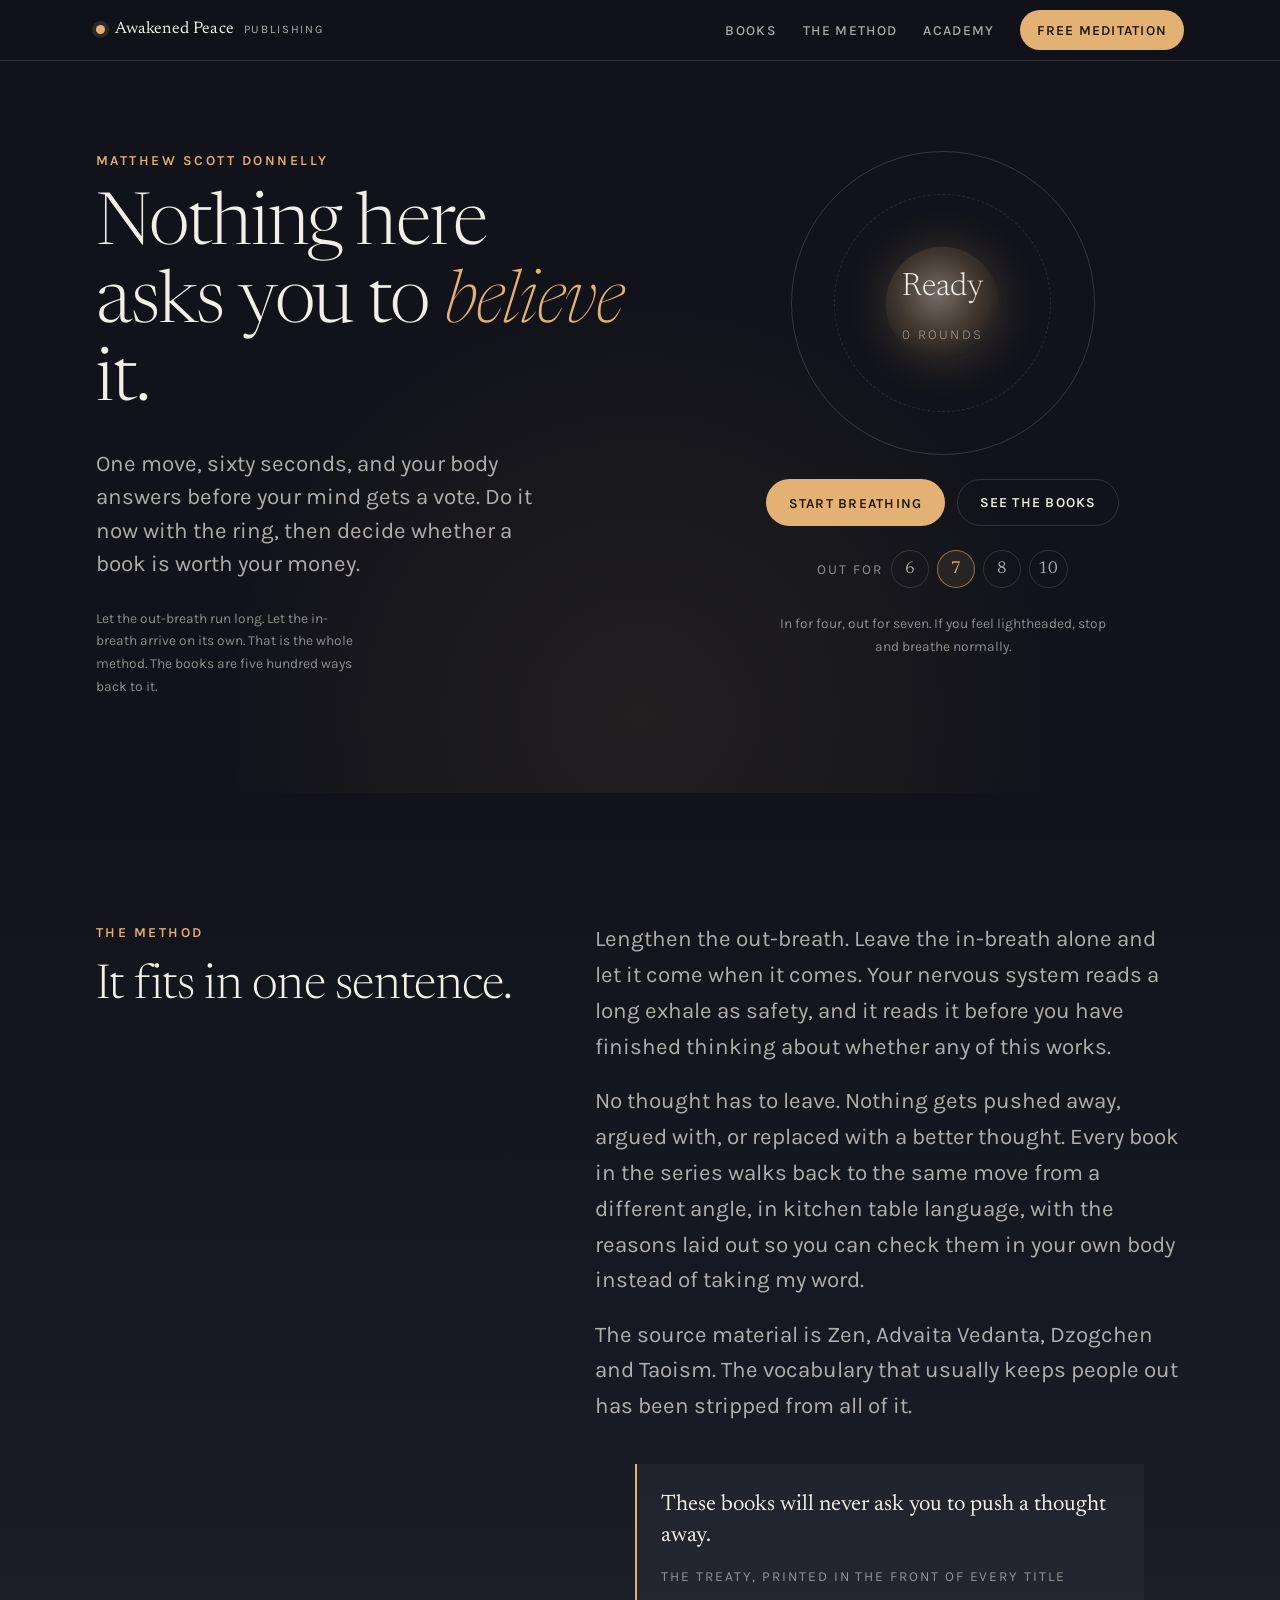
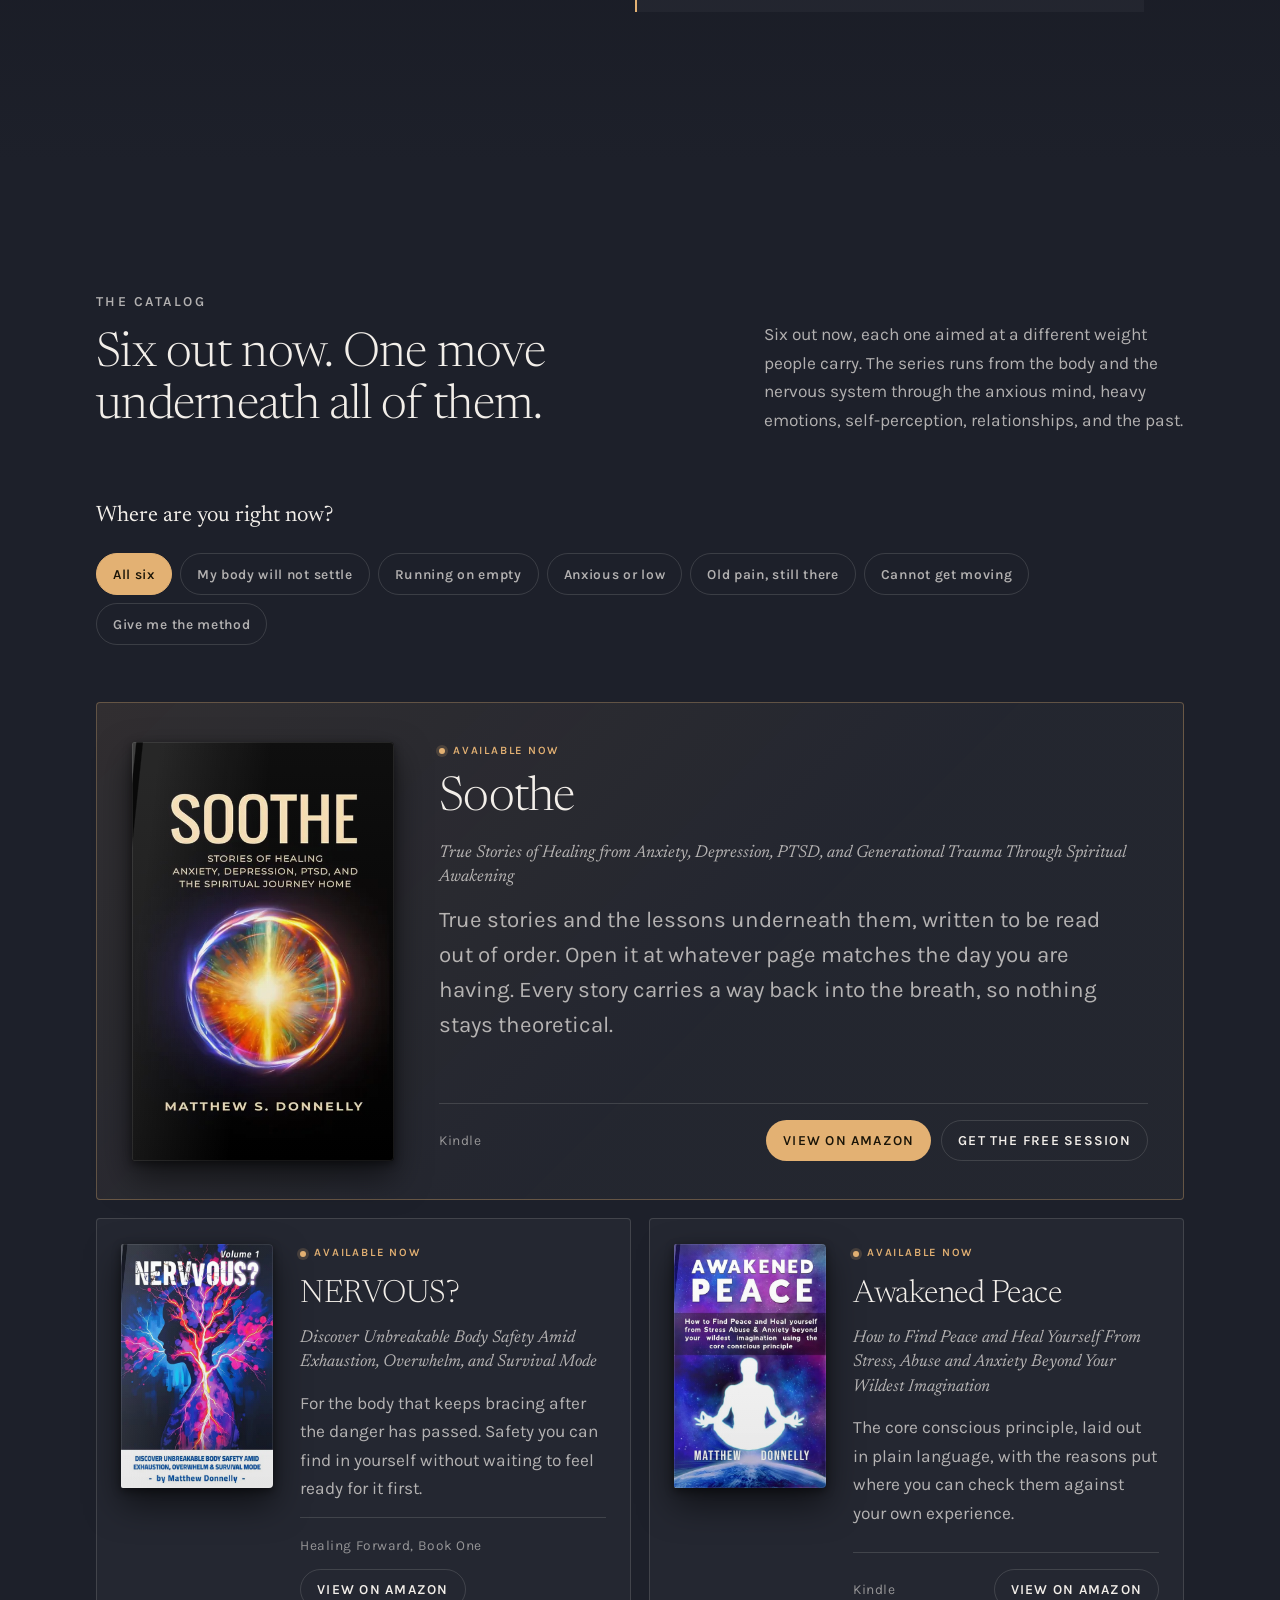
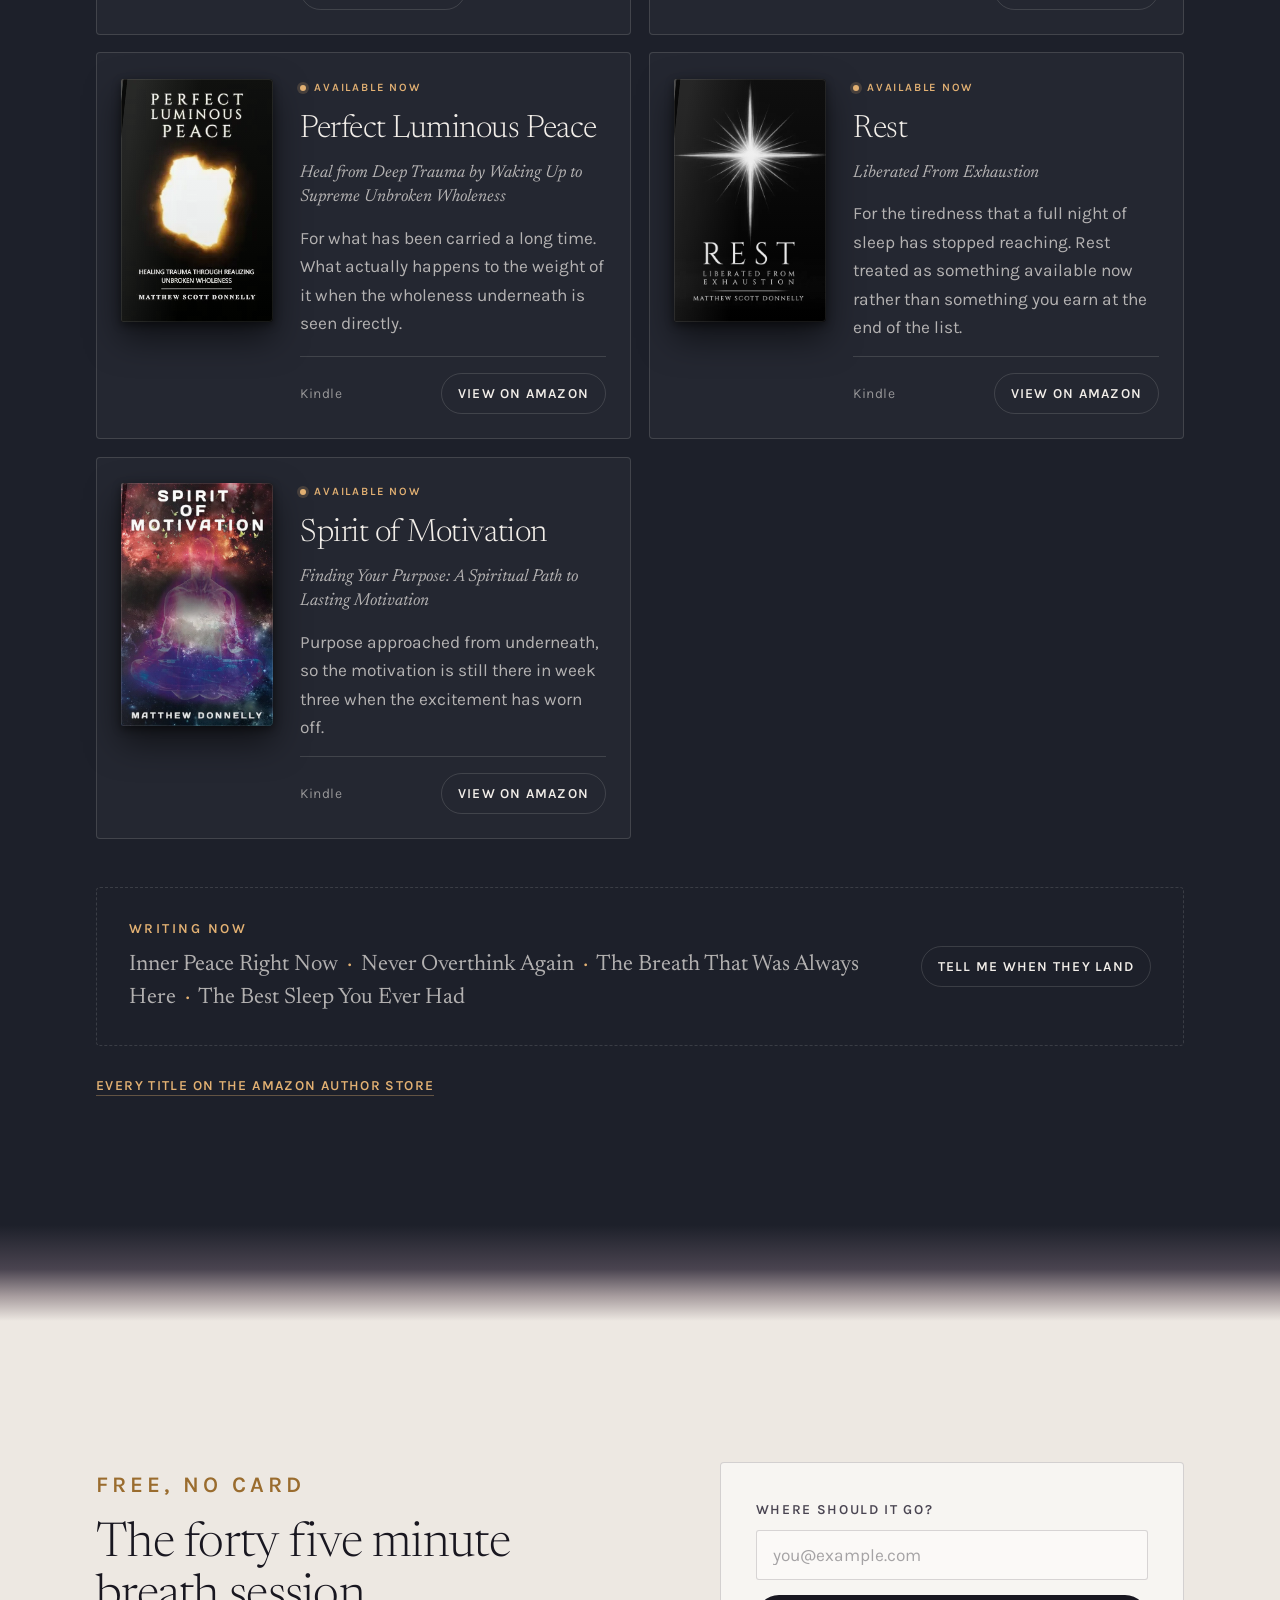
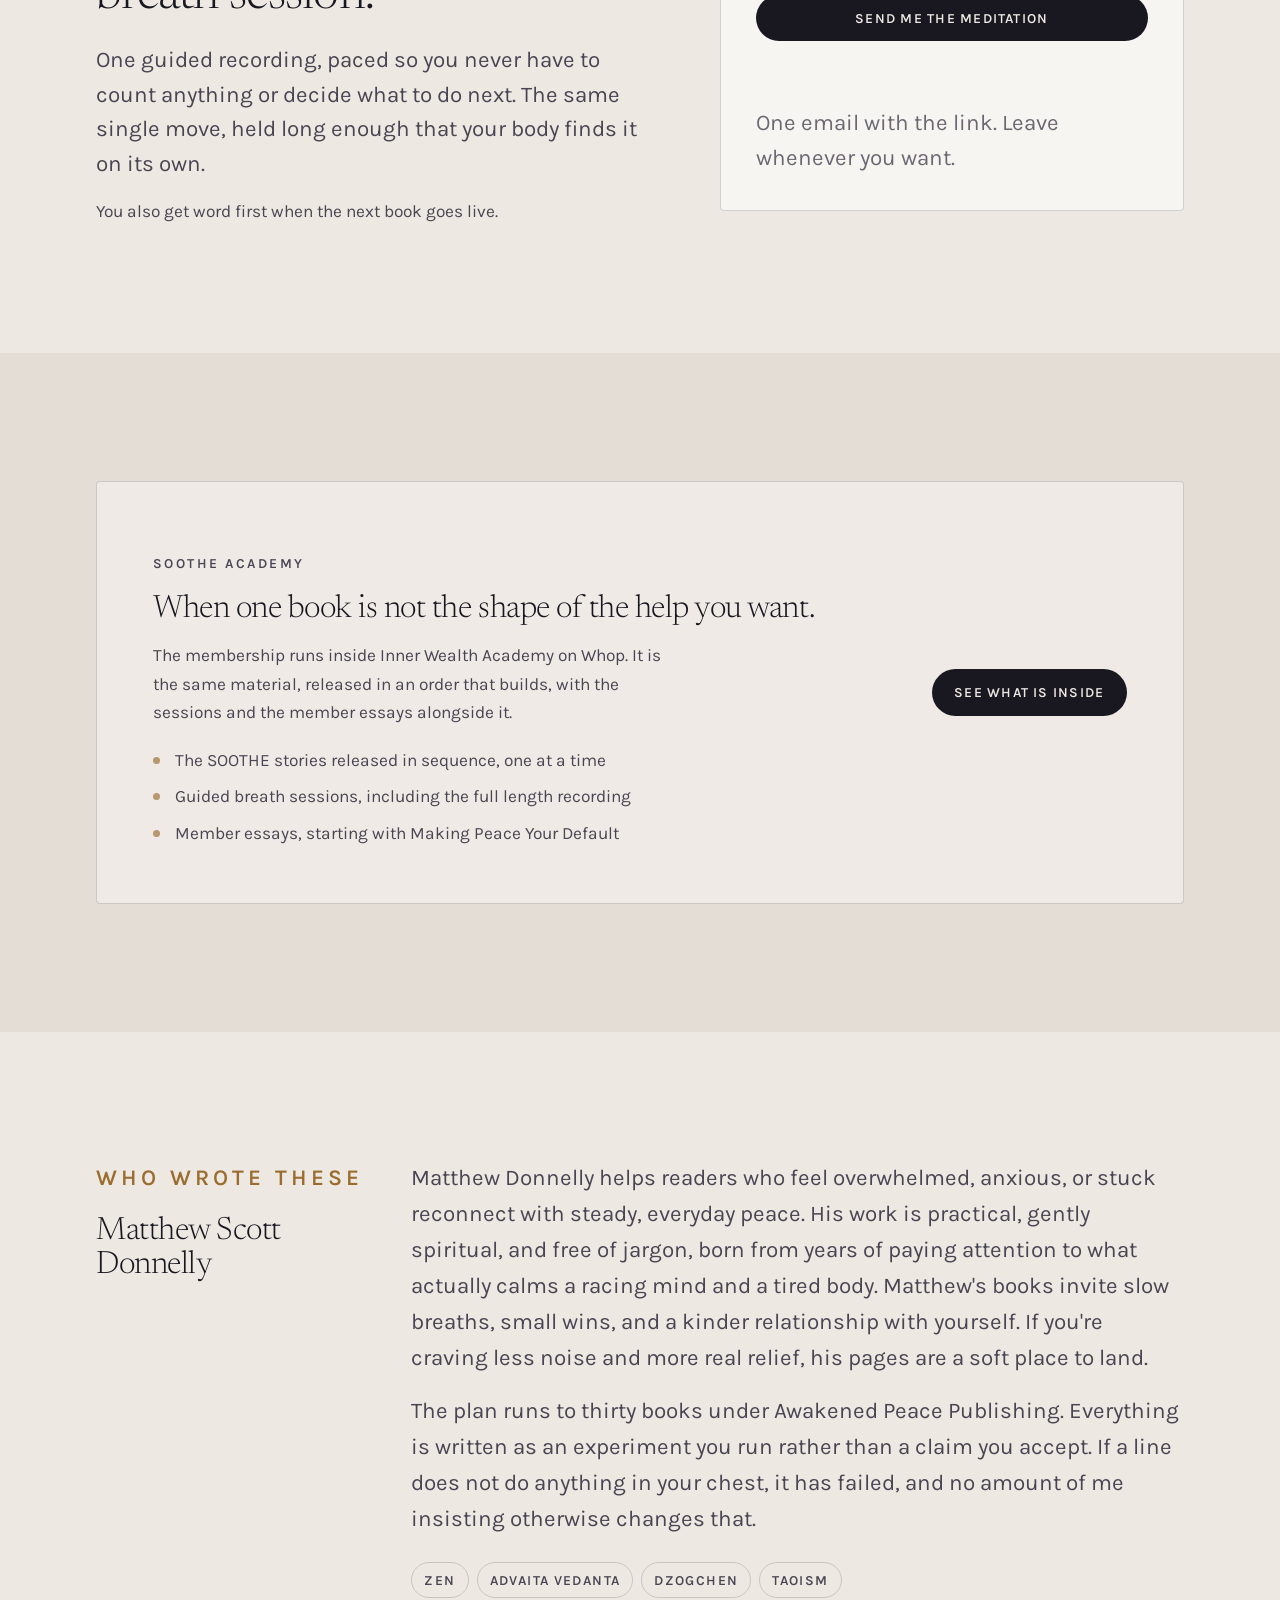
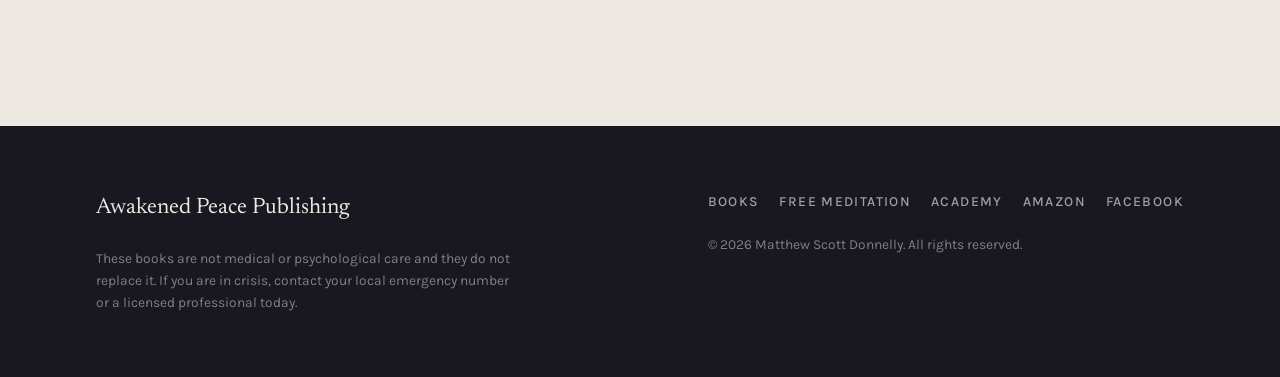
==== index.html @ 7b8b7466 "original single file build" ====
<!DOCTYPE html>
<html lang="en">
<head>
<meta charset="utf-8">
<meta name="viewport" content="width=device-width, initial-scale=1, viewport-fit=cover">
<title>Awakened Peace Publishing | Books by Matthew Scott Donnelly</title>
<meta name="description" content="Books that translate Zen, Advaita Vedanta, Dzogchen and Taoism into plain language you can test in your own body. One move: the long out-breath.">
<meta name="theme-color" content="#12131A">
<meta property="og:title" content="Awakened Peace Publishing">
<meta property="og:description" content="Nothing here asks you to believe it. One move, sixty seconds, and you decide.">
<meta property="og:type" content="website">
<script>document.documentElement.className+=' js';</script>
<link rel="preconnect" href="https://fonts.googleapis.com">
<link rel="preconnect" href="https://fonts.gstatic.com" crossorigin>
<link href="https://fonts.googleapis.com/css2?family=Karla:ital,wght@0,400;0,500;0,600;1,400&family=Newsreader:ital,opsz,wght@0,6..72,200;0,6..72,300;0,6..72,400;1,6..72,300&display=swap" rel="stylesheet">
<style>
/* ============================================================
   EDIT THESE: search the file for  #REPLACE-LINK  and swap in
   your real URLs (Amazon listings, Whop membership, samples).
   For the email form, replace  action="#REPLACE-FORM-ACTION"
   with the form action URL from your email provider.
   ============================================================ */

:root{
  --night:#12131A;
  --night-2:#171922;
  --night-3:#1D202A;
  --dawn:#EDE8E2;
  --dawn-2:#E4DDD5;
  --ink:#191720;
  --ink-soft:#4A4552;
  --bone:#F2EEE9;
  --bone-dim:rgba(242,238,233,.70);
  --bone-faded:rgba(242,238,233,.55);
  --gold:#E3B173;
  --gold-deep:#9A6C2E;
  --line-dark:rgba(242,238,233,.14);
  --line-light:rgba(25,23,32,.16);

  --display:"Newsreader",Georgia,"Times New Roman",serif;
  --body:"Karla",-apple-system,BlinkMacSystemFont,"Segoe UI",Helvetica,Arial,sans-serif;

  --s--1:clamp(.78rem,.75rem + .15vw,.86rem);
  --s-0:clamp(1rem,.96rem + .2vw,1.08rem);
  --s-1:clamp(1.15rem,1.05rem + .5vw,1.4rem);
  --s-2:clamp(1.45rem,1.25rem + 1vw,2rem);
  --s-3:clamp(1.95rem,1.55rem + 2vw,3rem);
  --s-4:clamp(2.5rem,1.75rem + 3.6vw,4.5rem);

  --wrap:min(100% - 2.5rem, 68rem);
  --pad-y:clamp(4rem,10vw,8.5rem);
}

*,*::before,*::after{box-sizing:border-box}
html{-webkit-text-size-adjust:100%; scroll-behavior:smooth}
body{
  margin:0;
  background:var(--night);
  color:var(--bone);
  font-family:var(--body);
  font-size:var(--s-0);
  line-height:1.65;
  -webkit-font-smoothing:antialiased;
  overflow-x:hidden;
}
img{max-width:100%;display:block}
h1,h2,h3{font-family:var(--display);font-weight:300;line-height:1.08;margin:0;letter-spacing:-.015em}
p{margin:0}
a{color:inherit}

.wrap{width:var(--wrap);margin-inline:auto}

.eyebrow{
  font-size:var(--s--1);
  font-weight:600;
  letter-spacing:.18em;
  text-transform:uppercase;
  color:var(--gold);
  margin:0 0 1.1rem;
}
.tone-light .eyebrow{color:var(--gold-deep)}

.skip{
  position:absolute;left:-999px;top:0;z-index:100;
  background:var(--bone);color:var(--ink);padding:.75rem 1rem;border-radius:2px;
}
.skip:focus{left:.75rem;top:.75rem}

:focus-visible{outline:2px solid var(--gold);outline-offset:3px;border-radius:2px}

/* ---------- header ---------- */
.site-head{
  position:sticky;top:0;z-index:50;
  background:rgba(18,19,26,.82);
  backdrop-filter:blur(10px);
  -webkit-backdrop-filter:blur(10px);
  border-bottom:1px solid var(--line-dark);
}
.head-in{
  width:var(--wrap);margin-inline:auto;
  display:flex;align-items:center;justify-content:space-between;gap:1rem;
  min-height:60px;
}
.mark{
  font-family:var(--display);
  font-size:1.05rem;letter-spacing:.01em;text-decoration:none;
  display:flex;align-items:center;gap:.6rem;
}
.mark span{color:var(--bone-dim);font-size:.72rem;font-family:var(--body);letter-spacing:.16em;text-transform:uppercase;display:none}
@media(min-width:44rem){.mark span{display:inline}}
.mark-dot{
  width:9px;height:9px;border-radius:50%;background:var(--gold);flex:none;
  box-shadow:0 0 0 4px rgba(227,177,115,.14);
}
.head-nav{display:flex;align-items:center;gap:1.6rem}
.head-links{display:none;gap:1.6rem}
@media(min-width:52rem){.head-links{display:flex}}
.head-links a{
  font-size:var(--s--1);letter-spacing:.1em;text-transform:uppercase;
  color:var(--bone-dim);text-decoration:none;font-weight:500;
}
.head-links a:hover{color:var(--bone)}

/* ---------- buttons ---------- */
.btn{
  display:inline-flex;align-items:center;justify-content:center;gap:.55rem;
  min-height:46px;padding:.7rem 1.35rem;
  font-family:var(--body);font-size:var(--s--1);font-weight:600;
  letter-spacing:.09em;text-transform:uppercase;
  text-decoration:none;border:1px solid transparent;border-radius:999px;
  cursor:pointer;transition:transform .2s ease,background-color .2s ease,color .2s ease,border-color .2s ease;
}
.btn:active{transform:translateY(1px)}
.btn-gold{background:var(--gold);color:#1B1508}
.btn-gold:hover{background:#EFC48D}
.btn-ghost{border-color:var(--line-dark);color:var(--bone)}
.btn-ghost:hover{border-color:var(--bone-faded);background:rgba(242,238,233,.05)}
.btn-ink{background:var(--ink);color:var(--dawn)}
.btn-ink:hover{background:#2C2836}
.btn-outline-ink{border-color:var(--line-light);color:var(--ink)}
.btn-outline-ink:hover{background:rgba(25,23,32,.06)}
.btn-sm{min-height:40px;padding:.5rem 1rem}

/* ---------- section tones ---------- */
.sec{padding-block:var(--pad-y)}
.tone-night{background:var(--night)}
.tone-night-2{background:linear-gradient(180deg,var(--night) 0%,var(--night-2) 55%,var(--night-3) 100%)}
.tone-night-3{background:var(--night-3)}
.tone-light{background:var(--dawn);color:var(--ink)}
.tone-light-2{background:var(--dawn-2);color:var(--ink)}
.tone-break{height:clamp(3rem,8vw,6rem);background:linear-gradient(180deg,var(--night-3) 0%,#4A4450 46%,#A79C9E 74%,var(--dawn) 100%)}

/* ---------- hero ---------- */
.hero{padding-top:clamp(3rem,8vw,5.5rem);padding-bottom:clamp(3.5rem,8vw,6rem);position:relative;overflow:hidden}
.hero::after{
  content:"";position:absolute;inset:auto 50% -55% auto;
  transform:translateX(50%) scale(var(--glow-scale,1));
  width:min(120vw,60rem);aspect-ratio:1;border-radius:50%;
  background:radial-gradient(circle,rgba(227,177,115,.10) 0%,rgba(227,177,115,0) 62%);
  opacity:var(--glow,.75);
  transition:opacity var(--phase,4000ms) cubic-bezier(.37,0,.63,1),
             transform var(--phase,4000ms) cubic-bezier(.37,0,.63,1);
  pointer-events:none;
}
.hero-in{position:relative;z-index:1;display:grid;gap:clamp(2.5rem,6vw,4.5rem);align-items:center}
@media(min-width:60rem){.hero-in{grid-template-columns:1.05fr .95fr}}
.hero h1{font-size:var(--s-4);max-width:14ch}
.hero h1 em{font-style:italic;color:var(--gold);font-weight:200}
.hero-sub{margin-top:1.5rem;font-size:var(--s-1);color:var(--bone-dim);max-width:36ch;line-height:1.5}
.hero-note{margin-top:1.6rem;font-size:var(--s--1);color:var(--bone-faded);max-width:34ch}

/* ---------- breath pacer ---------- */
.pacer{display:flex;flex-direction:column;align-items:center;gap:1.5rem}
.pacer-stage{
  width:min(74vw,19rem);aspect-ratio:1;
  display:grid;place-items:center;position:relative;
}
.ring,.orb{position:absolute;border-radius:50%}
.ring{
  inset:0;border:1px solid rgba(242,238,233,.16);
}
.ring::before{
  content:"";position:absolute;inset:14%;border-radius:50%;
  border:1px dashed rgba(242,238,233,.10);
  animation:drift 90s linear infinite;
}

/* the arc is the timer: it fills on the way in, empties on the way out */
.arc{position:absolute;inset:0;width:100%;height:100%;overflow:visible;transform:rotate(-90deg)}
.arc-fill{
  --c:311.02;
  fill:none;stroke:var(--gold);stroke-width:.72;stroke-linecap:round;
  stroke-dasharray:var(--c);stroke-dashoffset:var(--c);
  filter:drop-shadow(0 0 7px rgba(227,177,115,.4));
  transition:stroke-dashoffset var(--phase,4000ms) cubic-bezier(.37,0,.63,1);
}
.arc-fill.is-in{stroke-dashoffset:0}

.orb{
  width:64%;height:64%;
  background:radial-gradient(circle at 46% 42%,rgba(255,230,200,.6),rgba(227,177,115,.34) 44%,rgba(227,177,115,.09) 76%,rgba(227,177,115,0) 100%);
  box-shadow:0 0 70px rgba(227,177,115,.30);
  transform:scale(.58);
  transition:transform var(--phase,4000ms) cubic-bezier(.37,0,.63,1),
             opacity var(--phase,4000ms) ease,
             filter var(--phase,4000ms) ease;
  opacity:.7;
  animation:idle 6.5s ease-in-out infinite;
}
.orb.is-in{transform:scale(1);opacity:1;filter:blur(0)}
.is-running .orb{animation:none;filter:blur(3px)}
.is-running .orb.is-in{filter:blur(0)}

/* one ring leaves on every out-breath */
.ripple{
  position:absolute;inset:18%;border-radius:50%;pointer-events:none;
  border:1px solid rgba(227,177,115,.5);
  animation:ripple 2.8s cubic-bezier(.16,.7,.3,1) forwards;
}

@keyframes idle{0%,100%{transform:scale(.56);opacity:.6}50%{transform:scale(.66);opacity:.82}}
@keyframes ripple{from{transform:scale(.7);opacity:.5}to{transform:scale(1.6);opacity:0}}
@keyframes drift{to{transform:rotate(360deg)}}

.pacer-label{
  position:relative;z-index:2;text-align:center;
  font-family:var(--display);font-size:var(--s-2);font-weight:300;
}
.pacer-label #phase{display:block;transition:opacity .3s ease,transform .3s ease}
.pacer-label #phase.is-swapping{opacity:0;transform:translateY(6px)}
.pacer-count{display:block;font-family:var(--body);font-size:var(--s--1);letter-spacing:.16em;text-transform:uppercase;color:var(--bone-faded);margin-top:.6rem;transition:color .4s ease}
.is-running .pacer-count{color:var(--gold)}
.pacer-controls{display:flex;flex-wrap:wrap;gap:.75rem;justify-content:center}

.pacer-foot{position:relative;width:min(34ch,100%);min-height:4.8em}
.pacer-safety,.pacer-milestone{
  position:absolute;inset:0;text-align:center;
  transition:opacity .9s ease,transform .9s ease;
}
.pacer-safety{font-size:var(--s--1);color:var(--bone-faded)}
.pacer-milestone{
  font-family:var(--display);font-size:var(--s-1);line-height:1.35;color:var(--gold);
  opacity:0;transform:translateY(10px);pointer-events:none;
}
.is-milestone .pacer-safety{opacity:0;transform:translateY(-10px)}
.is-milestone .pacer-milestone{opacity:1;transform:none;pointer-events:auto}

/* ---------- method ---------- */
.method-grid{display:grid;gap:clamp(2rem,5vw,4rem)}
@media(min-width:56rem){.method-grid{grid-template-columns:.85fr 1.15fr;align-items:start}}
.method h2{font-size:var(--s-3);max-width:16ch}
.method p + p{margin-top:1.15rem}
.method-body{color:var(--bone-dim);max-width:58ch;font-size:var(--s-1);line-height:1.6}
.treaty{
  margin-top:2.5rem;padding:1.6rem 1.5rem;
  border-left:2px solid var(--gold);
  background:rgba(242,238,233,.035);
  font-family:var(--display);font-size:var(--s-1);line-height:1.4;color:var(--bone);
}
.treaty small{display:block;margin-top:.9rem;font-family:var(--body);font-size:var(--s--1);letter-spacing:.14em;text-transform:uppercase;color:var(--bone-faded)}

/* ---------- books ---------- */
.sec-head{display:grid;gap:1rem;margin-bottom:clamp(2.5rem,6vw,4rem)}
@media(min-width:52rem){.sec-head{grid-template-columns:1fr auto;align-items:end}}
.sec-head h2{font-size:var(--s-3)}
.sec-head p{color:var(--bone-dim);max-width:42ch}
.tone-light .sec-head p{color:var(--ink-soft)}

.book-grid{display:grid;gap:1.1rem;grid-template-columns:1fr}
@media(min-width:62rem){.book-grid{grid-template-columns:repeat(2,1fr)}}
.book{
  display:grid;gap:1.3rem;
  padding:1.6rem 1.5rem 1.5rem;
  background:rgba(242,238,233,.035);
  border:1px solid var(--line-dark);
  border-radius:4px;
  transition:border-color .25s ease,background-color .25s ease;
}
@media(min-width:34rem){.book{grid-template-columns:152px 1fr;gap:1.7rem}}
.book:hover{border-color:rgba(227,177,115,.4);background:rgba(242,238,233,.055)}
.book-body{display:flex;flex-direction:column;gap:.9rem;min-width:0}
.book.is-lead{
  grid-column:1/-1;
  background:linear-gradient(135deg,rgba(227,177,115,.10),rgba(242,238,233,.03) 60%);
  border-color:rgba(227,177,115,.32);
}
@media(min-width:34rem){.book.is-lead{grid-template-columns:212px 1fr;gap:2.1rem}}
@media(min-width:62rem){.book.is-lead{grid-template-columns:262px 1fr;gap:2.8rem;padding:2.4rem 2.2rem}}

/* covers are printed objects: give them an edge, a spine and weight */
.cover{
  position:relative;align-self:start;
  width:100%;max-width:168px;aspect-ratio:5/8;
  background-color:#0C0D11;background-size:cover;background-position:center;
  border-radius:2px 4px 4px 2px;
  box-shadow:0 16px 34px rgba(0,0,0,.55),0 3px 8px rgba(0,0,0,.45);
  transition:transform .45s cubic-bezier(.2,.7,.3,1),box-shadow .45s ease;
}
.book.is-lead .cover{max-width:208px}
@media(min-width:34rem){.cover,.book.is-lead .cover{max-width:none}}
.cover::after{
  content:"";position:absolute;inset:0;border-radius:inherit;pointer-events:none;
  background:
    linear-gradient(96deg,rgba(255,255,255,.20) 0 1.2%,rgba(0,0,0,.34) 1.6% 3.4%,rgba(255,255,255,.10) 3.8% 9%,rgba(255,255,255,0) 46%),
    linear-gradient(180deg,rgba(255,255,255,.06),rgba(0,0,0,.10));
  box-shadow:inset 0 0 0 1px rgba(255,255,255,.09);
}
.book:hover .cover,.book:focus-within .cover{
  transform:translateY(-6px) rotate(-.5deg);
  box-shadow:0 26px 48px rgba(0,0,0,.6),0 4px 10px rgba(0,0,0,.5);
}
.status{
  display:inline-flex;align-items:center;gap:.5rem;align-self:flex-start;
  font-size:.7rem;font-weight:600;letter-spacing:.16em;text-transform:uppercase;
  color:var(--bone-faded);
}
.status::before{content:"";width:6px;height:6px;border-radius:50%;background:var(--bone-faded)}
.status.out{color:var(--gold)}
.status.out::before{background:var(--gold);box-shadow:0 0 0 3px rgba(227,177,115,.18)}
.book h3{font-size:var(--s-2);max-width:22ch}
.book.is-lead h3{font-size:var(--s-3);max-width:20ch}
.book.is-lead .book-blurb{max-width:52ch;font-size:var(--s-1);line-height:1.55}
.book-sub{font-family:var(--display);font-style:italic;color:var(--bone-dim);font-size:var(--s-0);line-height:1.4}
.book-blurb{color:var(--bone-dim);font-size:var(--s-0);max-width:46ch}
.book-meta{
  margin-top:auto;padding-top:1rem;border-top:1px solid var(--line-dark);
  display:flex;flex-wrap:wrap;align-items:center;gap:.75rem;justify-content:space-between;
}
.book-spec{font-size:var(--s--1);color:var(--bone-faded);letter-spacing:.04em}
.btn-row{display:flex;gap:.6rem;flex-wrap:wrap}
.coming{
  margin-top:clamp(2rem,5vw,3rem);padding:1.6rem 1.5rem;
  border:1px dashed var(--line-dark);border-radius:4px;
  display:grid;gap:1.2rem;align-items:center;
}
@media(min-width:56rem){.coming{grid-template-columns:1fr auto;padding:1.8rem 2rem}}
.coming .eyebrow{margin-bottom:.6rem}
.coming-list{font-family:var(--display);font-size:var(--s-1);color:var(--bone-dim);line-height:1.5}
.coming-list i{font-style:normal;color:var(--gold);padding-inline:.25rem}
.store-line{margin-top:1.75rem;font-size:var(--s--1);letter-spacing:.1em;text-transform:uppercase;font-weight:600}
.store-line a{color:var(--gold);text-decoration:none;border-bottom:1px solid rgba(227,177,115,.35);padding-bottom:2px}
.store-line a:hover{border-color:var(--gold)}

/* ---------- book chooser ---------- */
.chooser{display:grid;gap:1.1rem;margin-bottom:clamp(1.75rem,4vw,2.5rem)}
.chooser-q{font-family:var(--display);font-size:var(--s-1);color:var(--bone)}
.chip-row{display:flex;flex-wrap:wrap;gap:.5rem}
.chip{
  min-height:42px;padding:.55rem 1rem;
  font-family:var(--body);font-size:var(--s--1);font-weight:600;letter-spacing:.05em;
  color:var(--bone-dim);background:transparent;
  border:1px solid var(--line-dark);border-radius:999px;cursor:pointer;
  transition:color .25s ease,border-color .25s ease,background-color .25s ease,transform .2s ease;
}
.chip:hover{color:var(--bone);border-color:var(--bone-faded)}
.chip:active{transform:translateY(1px)}
.chip[aria-pressed="true"]{background:var(--gold);border-color:var(--gold);color:#1B1508}
.chooser-out{
  font-family:var(--display);font-size:var(--s-1);line-height:1.45;color:var(--gold);
  max-width:56ch;opacity:0;transform:translateY(6px);
  transition:opacity .5s ease,transform .5s ease;
}
.chooser-out.is-on{opacity:1;transform:none}

.book{transition:border-color .25s ease,background-color .25s ease,opacity .45s ease,filter .45s ease}
#book-grid.is-filtered .book{opacity:.28;filter:saturate(.35)}
#book-grid.is-filtered .book:hover,#book-grid.is-filtered .book:focus-within{opacity:.8;filter:saturate(.9)}
#book-grid.is-filtered .book.is-pick{opacity:1;filter:none}

/* a filtered grid demotes the standing lead and promotes the pick */
.book-grid.is-filtered .book.is-lead{
  grid-column:auto;background:rgba(242,238,233,.035);border-color:var(--line-dark);
}
.book-grid.is-filtered .book.is-lead .cover{max-width:168px}
.book-grid.is-filtered .book.is-pick{
  grid-column:1/-1;order:-1;
  background:linear-gradient(135deg,rgba(227,177,115,.10),rgba(242,238,233,.03) 60%);
  border-color:rgba(227,177,115,.32);
}
.book-grid.is-filtered .book.is-pick .cover{max-width:208px}
.book-grid.is-filtered .book.is-lead h3{font-size:var(--s-2);max-width:22ch}
.book-grid.is-filtered .book.is-lead .book-blurb{font-size:var(--s-0);max-width:46ch;line-height:1.65}
.book-grid.is-filtered .book.is-pick h3{font-size:var(--s-3);max-width:20ch}
.book-grid.is-filtered .book.is-pick .book-blurb{font-size:var(--s-1);max-width:52ch;line-height:1.55}
@media(min-width:34rem){
  .book-grid.is-filtered .book.is-lead{grid-template-columns:152px 1fr;gap:1.7rem;padding:1.6rem 1.5rem 1.5rem}
  .book-grid.is-filtered .book.is-lead .cover,
  .book-grid.is-filtered .book.is-pick .cover{max-width:none}
  .book-grid.is-filtered .book.is-pick{grid-template-columns:212px 1fr;gap:2.1rem}
}
@media(min-width:62rem){
  .book-grid.is-filtered .book.is-pick{grid-template-columns:262px 1fr;gap:2.8rem;padding:2.4rem 2.2rem}
}

/* ---------- pace control ---------- */
.pace{display:flex;align-items:center;gap:.5rem;flex-wrap:wrap;justify-content:center}
.pace-label{font-size:var(--s--1);letter-spacing:.14em;text-transform:uppercase;color:var(--bone-faded)}
.pace-btn{
  min-width:38px;min-height:38px;padding:.3rem .55rem;
  font-family:var(--display);font-size:var(--s-0);color:var(--bone-dim);
  background:transparent;border:1px solid var(--line-dark);border-radius:999px;cursor:pointer;
  transition:color .25s ease,border-color .25s ease,background-color .25s ease;
}
.pace-btn:hover{color:var(--bone);border-color:var(--bone-faded)}
.pace-btn[aria-pressed="true"]{color:var(--gold);border-color:rgba(227,177,115,.55);background:rgba(227,177,115,.10)}

/* ---------- gift / form ---------- */
.gift-in{display:grid;gap:clamp(2rem,5vw,3.5rem)}
@media(min-width:56rem){.gift-in{grid-template-columns:1.1fr .9fr;align-items:center}}
.gift h2{font-size:var(--s-3);max-width:15ch}
.gift p{color:var(--ink-soft);margin-top:1.2rem;max-width:44ch;font-size:var(--s-1);line-height:1.55}
.form{
  background:rgba(255,255,255,.55);
  border:1px solid var(--line-light);
  border-radius:4px;
  padding:clamp(1.5rem,4vw,2.2rem);
}
.form label{display:block;font-size:var(--s--1);font-weight:600;letter-spacing:.12em;text-transform:uppercase;color:var(--ink-soft);margin-bottom:.6rem}
.form input{
  width:100%;min-height:50px;
  padding:.8rem 1rem;
  font-family:var(--body);font-size:var(--s-0);color:var(--ink);
  background:#FBF9F7;border:1px solid var(--line-light);border-radius:3px;
}
.form input::placeholder{color:rgba(25,23,32,.38)}
.form input:focus{border-color:var(--ink)}
.form .btn{width:100%;margin-top:.9rem}
.form-note{margin-top:1rem;font-size:var(--s--1);color:var(--ink-soft);opacity:.8}
.form-msg{margin-top:1rem;font-size:var(--s--1);color:var(--gold-deep);font-weight:600;min-height:1.2em}

/* ---------- membership ---------- */
.member-in{
  display:grid;gap:1.75rem;justify-items:start;
  border:1px solid var(--line-light);border-radius:4px;
  padding:clamp(1.75rem,5vw,3.5rem);
  background:rgba(255,255,255,.4);
}
@media(min-width:60rem){.member-in{grid-template-columns:1fr auto;align-items:center;justify-items:stretch}}
.member h2{font-size:var(--s-2)}
.member p{color:var(--ink-soft);margin-top:.9rem;max-width:52ch}
.member ul{margin:1.2rem 0 0;padding:0;list-style:none;display:grid;gap:.5rem}
.member li{position:relative;padding-left:1.4rem;font-size:var(--s-0);color:var(--ink-soft)}
.member li::before{content:"";position:absolute;left:0;top:.62em;width:7px;height:7px;border-radius:50%;background:var(--gold-deep);opacity:.65}

/* ---------- about ---------- */
.about-in{display:grid;gap:clamp(1.5rem,4vw,3rem)}
@media(min-width:56rem){.about-in{grid-template-columns:auto 1fr;align-items:start}}
.about h2{font-size:var(--s-2);max-width:12ch}
.about p{color:var(--ink-soft);max-width:60ch;font-size:var(--s-1);line-height:1.6}
.about p + p{margin-top:1.1rem}
.sources{display:flex;flex-wrap:wrap;gap:.5rem;margin-top:1.6rem}
.sources span{
  font-size:var(--s--1);letter-spacing:.1em;text-transform:uppercase;font-weight:600;
  padding:.35rem .75rem;border:1px solid var(--line-light);border-radius:999px;color:var(--ink-soft);
}

/* ---------- footer ---------- */
.site-foot{background:var(--ink);color:var(--dawn);padding-block:clamp(2.5rem,6vw,4rem)}
.foot-in{display:grid;gap:1.75rem}
@media(min-width:52rem){.foot-in{grid-template-columns:1fr auto;align-items:start}}
.foot-links{display:flex;flex-wrap:wrap;gap:1.25rem}
.foot-links a{font-size:var(--s--1);letter-spacing:.1em;text-transform:uppercase;color:rgba(237,232,226,.66);text-decoration:none;font-weight:500}
.foot-links a:hover{color:var(--dawn)}
.foot-fine{font-size:var(--s--1);color:rgba(237,232,226,.5);max-width:52ch;margin-top:1.25rem;line-height:1.6}
.foot-mark{font-family:var(--display);font-size:var(--s-1)}

/* ---------- reveal ---------- */
.js .reveal{opacity:0;transform:translateY(14px);transition:opacity .7s ease,transform .7s ease}
.js .reveal.is-seen{opacity:1;transform:none}

@media(prefers-reduced-motion:reduce){
  html{scroll-behavior:auto}
  .js .reveal{opacity:1;transform:none;transition:none}
  .orb,.is-running .orb{animation:none;transition:opacity var(--phase,4000ms) linear;transform:scale(.82);filter:none}
  .orb.is-in,.is-running .orb.is-in{transform:scale(.82);opacity:1;filter:none}
  .ripple{display:none}
  .ring::before{animation:none}
  .hero::after{transition:none;transform:translateX(50%);opacity:.75}
  .pacer-label #phase{transition:none}
  .btn,.book{transition:none}
  .cover{transition:none}
  .book,.chooser-out,.chip{transition:none}
  .book:hover .cover,.book:focus-within .cover{transform:none}
}

/* ============================================================
   COVER ART. Each rule below holds one cover image encoded
   inline, so the page needs no separate image files. To swap a
   cover, replace the url(...) value for that book.
   ============================================================ */
.cv-soothe{background-image:url([data-uri])}
.cv-nervous{background-image:url([data-uri])}
.cv-awakened{background-image:url([data-uri])}
.cv-luminous{background-image:url([data-uri])}
.cv-rest{background-image:url([data-uri])}
.cv-spirit{background-image:url([data-uri])}
</style>
</head>
<body>
<a class="skip" href="#main">Skip to content</a>

<header class="site-head">
  <div class="head-in">
    <a class="mark" href="#top"><i class="mark-dot" aria-hidden="true"></i>Awakened Peace <span>Publishing</span></a>
    <nav class="head-nav" aria-label="Main">
      <div class="head-links">
        <a href="#books">Books</a>
        <a href="#method">The method</a>
        <a href="#academy">Academy</a>
      </div>
      <a class="btn btn-gold btn-sm" href="#meditation">Free meditation</a>
    </nav>
  </div>
</header>

<main id="main">

  <!-- HERO -->
  <section class="sec hero tone-night" id="top">
    <div class="wrap hero-in">
      <div>
        <p class="eyebrow">Matthew Scott Donnelly</p>
        <h1>Nothing here asks you to <em>believe</em> it.</h1>
        <p class="hero-sub">One move, sixty seconds, and your body answers before your mind gets a vote. Do it now with the ring, then decide whether a book is worth your money.</p>
        <p class="hero-note">Let the out-breath run long. Let the in-breath arrive on its own. That is the whole method. The books are five hundred ways back to it.</p>
      </div>

      <div class="pacer" id="pacer">
        <div class="pacer-stage">
          <div class="ring" aria-hidden="true"></div>
          <svg class="arc" viewBox="0 0 100 100" aria-hidden="true">
            <circle class="arc-fill" id="arc" cx="50" cy="50" r="49.5"/>
          </svg>
          <div class="orb" id="orb" aria-hidden="true"></div>
          <p class="pacer-label">
            <span id="phase" aria-live="polite">Ready</span>
            <span class="pacer-count" id="rounds">0 rounds</span>
          </p>
        </div>
        <div class="pacer-controls">
          <button class="btn btn-gold" id="pacer-toggle" type="button">Start breathing</button>
          <a class="btn btn-ghost" href="#books">See the books</a>
        </div>
        <div class="pace" role="group" aria-label="Length of the out-breath in seconds">
          <span class="pace-label">Out for</span>
          <button class="pace-btn" type="button" data-out="6000" aria-pressed="false">6</button>
          <button class="pace-btn" type="button" data-out="7000" aria-pressed="true">7</button>
          <button class="pace-btn" type="button" data-out="8000" aria-pressed="false">8</button>
          <button class="pace-btn" type="button" data-out="10000" aria-pressed="false">10</button>
        </div>
        <div class="pacer-foot">
          <p class="pacer-safety">In for four, out for <span id="out-word">seven</span>. If you feel lightheaded, stop and breathe normally.</p>
          <p class="pacer-milestone">That was a minute. Whatever just moved in your chest is the whole argument.</p>
        </div>
      </div>
    </div>
  </section>

  <!-- METHOD -->
  <section class="sec method tone-night-2" id="method">
    <div class="wrap method-grid">
      <div>
        <p class="eyebrow">The method</p>
        <h2>It fits in one sentence.</h2>
      </div>
      <div>
        <div class="method-body">
          <p>Lengthen the out-breath. Leave the in-breath alone and let it come when it comes. Your nervous system reads a long exhale as safety, and it reads it before you have finished thinking about whether any of this works.</p>
          <p>No thought has to leave. Nothing gets pushed away, argued with, or replaced with a better thought. Every book in the series walks back to the same move from a different angle, in kitchen table language, with the reasons laid out so you can check them in your own body instead of taking my word.</p>
          <p>The source material is Zen, Advaita Vedanta, Dzogchen and Taoism. The vocabulary that usually keeps people out has been stripped from all of it.</p>
        </div>
        <blockquote class="treaty">
          These books will never ask you to push a thought away.
          <small>The treaty, printed in the front of every title</small>
        </blockquote>
      </div>
    </div>
  </section>

  <!-- BOOKS -->
  <section class="sec books tone-night-3" id="books">
    <div class="wrap">
      <div class="sec-head reveal">
        <div>
          <p class="eyebrow">The catalog</p>
          <h2>Six out now. One move underneath all of them.</h2>
        </div>
        <p>Six out now, each one aimed at a different weight people carry. The series runs from the body and the nervous system through the anxious mind, heavy emotions, self-perception, relationships, and the past.</p>
      </div>

      <div class="chooser reveal">
        <p class="chooser-q">Where are you right now?</p>
        <div class="chip-row" role="group" aria-label="Find the book for what you are dealing with">
          <button class="chip" type="button" data-pick="all" aria-pressed="true">All six</button>
          <button class="chip" type="button" data-pick="nervous" aria-pressed="false">My body will not settle</button>
          <button class="chip" type="button" data-pick="rest" aria-pressed="false">Running on empty</button>
          <button class="chip" type="button" data-pick="soothe" aria-pressed="false">Anxious or low</button>
          <button class="chip" type="button" data-pick="luminous" aria-pressed="false">Old pain, still there</button>
          <button class="chip" type="button" data-pick="spirit" aria-pressed="false">Cannot get moving</button>
          <button class="chip" type="button" data-pick="awakened" aria-pressed="false">Give me the method</button>
        </div>
        <p class="chooser-out" id="chooser-out" role="status"></p>
      </div>

      <div class="book-grid" id="book-grid">

        <article class="book is-lead reveal" data-book="soothe">
          <div class="cover cv-soothe" role="img" aria-label="Front cover of Soothe by Matthew Scott Donnelly"></div>
          <div class="book-body">
          <span class="status out">Available now</span>
          <h3>Soothe</h3>
          <p class="book-sub">True Stories of Healing from Anxiety, Depression, PTSD, and Generational Trauma Through Spiritual Awakening</p>
          <p class="book-blurb">True stories and the lessons underneath them, written to be read out of order. Open it at whatever page matches the day you are having. Every story carries a way back into the breath, so nothing stays theoretical.</p>
          <div class="book-meta">
            <span class="book-spec">Kindle</span>
            <span class="btn-row">
              <a class="btn btn-gold btn-sm" href="https://www.amazon.com/dp/B0FXNPCQXS">View on Amazon</a>
              <a class="btn btn-ghost btn-sm" href="#meditation">Get the free session</a>
            </span>
          </div>
        </div>
        </article>

        <article class="book reveal" data-book="nervous">
          <div class="cover cv-nervous" role="img" aria-label="Front cover of NERVOUS? by Matthew Scott Donnelly"></div>
          <div class="book-body">
          <span class="status out">Available now</span>
          <h3>NERVOUS?</h3>
          <p class="book-sub">Discover Unbreakable Body Safety Amid Exhaustion, Overwhelm, and Survival Mode</p>
          <p class="book-blurb">For the body that keeps bracing after the danger has passed. Safety you can find in yourself without waiting to feel ready for it first.</p>
          <div class="book-meta">
            <span class="book-spec">Healing Forward, Book One</span>
            <a class="btn btn-ghost btn-sm" href="https://www.amazon.com/dp/B0FZP8CP2K">View on Amazon</a>
          </div>
        </div>
        </article>

        <article class="book reveal" data-book="awakened">
          <div class="cover cv-awakened" role="img" aria-label="Front cover of Awakened Peace by Matthew Scott Donnelly"></div>
          <div class="book-body">
          <span class="status out">Available now</span>
          <h3>Awakened Peace</h3>
          <p class="book-sub">How to Find Peace and Heal Yourself From Stress, Abuse and Anxiety Beyond Your Wildest Imagination</p>
          <p class="book-blurb">The core conscious principle, laid out in plain language, with the reasons put where you can check them against your own experience.</p>
          <div class="book-meta">
            <span class="book-spec">Kindle</span>
            <a class="btn btn-ghost btn-sm" href="https://www.amazon.com/dp/B0FY8G5QWJ">View on Amazon</a>
          </div>
        </div>
        </article>

        <article class="book reveal" data-book="luminous">
          <div class="cover cv-luminous" role="img" aria-label="Front cover of Perfect Luminous Peace by Matthew Scott Donnelly"></div>
          <div class="book-body">
          <span class="status out">Available now</span>
          <h3>Perfect Luminous Peace</h3>
          <p class="book-sub">Heal from Deep Trauma by Waking Up to Supreme Unbroken Wholeness</p>
          <p class="book-blurb">For what has been carried a long time. What actually happens to the weight of it when the wholeness underneath is seen directly.</p>
          <div class="book-meta">
            <span class="book-spec">Kindle</span>
            <a class="btn btn-ghost btn-sm" href="https://www.amazon.com/dp/B0GHPTZHB3">View on Amazon</a>
          </div>
        </div>
        </article>

        <article class="book reveal" data-book="rest">
          <div class="cover cv-rest" role="img" aria-label="Front cover of Rest by Matthew Scott Donnelly"></div>
          <div class="book-body">
          <span class="status out">Available now</span>
          <h3>Rest</h3>
          <p class="book-sub">Liberated From Exhaustion</p>
          <p class="book-blurb">For the tiredness that a full night of sleep has stopped reaching. Rest treated as something available now rather than something you earn at the end of the list.</p>
          <div class="book-meta">
            <span class="book-spec">Kindle</span>
            <a class="btn btn-ghost btn-sm" href="https://www.amazon.com/dp/B0GH54Q6NW">View on Amazon</a>
          </div>
        </div>
        </article>

        <article class="book reveal" data-book="spirit">
          <div class="cover cv-spirit" role="img" aria-label="Front cover of Spirit of Motivation by Matthew Scott Donnelly"></div>
          <div class="book-body">
          <span class="status out">Available now</span>
          <h3>Spirit of Motivation</h3>
          <p class="book-sub">Finding Your Purpose: A Spiritual Path to Lasting Motivation</p>
          <p class="book-blurb">Purpose approached from underneath, so the motivation is still there in week three when the excitement has worn off.</p>
          <div class="book-meta">
            <span class="book-spec">Kindle</span>
            <a class="btn btn-ghost btn-sm" href="https://www.amazon.com/dp/B01AIOZQ38">View on Amazon</a>
          </div>
        </div>
        </article>

      </div>

      <div class="coming reveal">
        <div>
          <p class="eyebrow">Writing now</p>
          <p class="coming-list">Inner Peace Right Now <i>&middot;</i> Never Overthink Again <i>&middot;</i> The Breath That Was Always Here <i>&middot;</i> The Best Sleep You Ever Had</p>
        </div>
        <a class="btn btn-ghost btn-sm" href="#meditation">Tell me when they land</a>
      </div>

      <p class="store-line reveal"><a href="https://www.amazon.com/stores/Matthew-Donnelly/author/B0FWQGJ4T9">Every title on the Amazon author store</a></p>
    </div>
  </section>

  <div class="tone-break" aria-hidden="true"></div>

  <!-- FREE MEDITATION -->
  <section class="sec gift tone-light" id="meditation">
    <div class="wrap gift-in">
      <div class="reveal">
        <p class="eyebrow">Free, no card</p>
        <h2>The forty five minute breath session.</h2>
        <p>One guided recording, paced so you never have to count anything or decide what to do next. The same single move, held long enough that your body finds it on its own.</p>
        <p style="font-size:var(--s-0);margin-top:1rem">You also get word first when the next book goes live.</p>
      </div>

      <form class="form reveal" id="optin" action="#REPLACE-FORM-ACTION" method="post">
        <label for="email">Where should it go?</label>
        <input id="email" name="email" type="email" inputmode="email" autocomplete="email" placeholder="you@example.com" required>
        <button class="btn btn-ink" type="submit">Send me the meditation</button>
        <p class="form-msg" id="form-msg" role="status"></p>
        <p class="form-note">One email with the link. Leave whenever you want.</p>
      </form>
    </div>
  </section>

  <!-- MEMBERSHIP -->
  <section class="sec member tone-light-2" id="academy">
    <div class="wrap member-in reveal">
      <div>
        <p class="eyebrow">SOOTHE Academy</p>
        <h2>When one book is not the shape of the help you want.</h2>
        <p>The membership runs inside Inner Wealth Academy on Whop. It is the same material, released in an order that builds, with the sessions and the member essays alongside it.</p>
        <ul>
          <li>The SOOTHE stories released in sequence, one at a time</li>
          <li>Guided breath sessions, including the full length recording</li>
          <li>Member essays, starting with Making Peace Your Default</li>
        </ul>
      </div>
      <div>
        <a class="btn btn-ink" href="#REPLACE-LINK">See what is inside</a>
      </div>
    </div>
  </section>

  <!-- ABOUT -->
  <section class="sec about tone-light" id="about">
    <div class="wrap about-in reveal">
      <div>
        <p class="eyebrow">Who wrote these</p>
        <h2>Matthew Scott Donnelly</h2>
      </div>
      <div>
        <p>Matthew Donnelly helps readers who feel overwhelmed, anxious, or stuck reconnect with steady, everyday peace. His work is practical, gently spiritual, and free of jargon, born from years of paying attention to what actually calms a racing mind and a tired body. Matthew's books invite slow breaths, small wins, and a kinder relationship with yourself. If you're craving less noise and more real relief, his pages are a soft place to land.</p>
        <p>The plan runs to thirty books under Awakened Peace Publishing. Everything is written as an experiment you run rather than a claim you accept. If a line does not do anything in your chest, it has failed, and no amount of me insisting otherwise changes that.</p>
        <div class="sources">
          <span>Zen</span><span>Advaita Vedanta</span><span>Dzogchen</span><span>Taoism</span>
        </div>
      </div>
    </div>
  </section>

</main>

<footer class="site-foot">
  <div class="wrap foot-in">
    <div>
      <p class="foot-mark">Awakened Peace Publishing</p>
      <p class="foot-fine">These books are not medical or psychological care and they do not replace it. If you are in crisis, contact your local emergency number or a licensed professional today.</p>
    </div>
    <div>
      <nav class="foot-links" aria-label="Footer">
        <a href="#books">Books</a>
        <a href="#meditation">Free meditation</a>
        <a href="#academy">Academy</a>
        <a href="https://www.amazon.com/stores/Matthew-Donnelly/author/B0FWQGJ4T9">Amazon</a>
        <a href="https://www.facebook.com/anewearthnow">Facebook</a>
      </nav>
      <p class="foot-fine">&copy; <span id="year">2026</span> Matthew Scott Donnelly. All rights reserved.</p>
    </div>
  </div>
</footer>

<script>
(function(){
  var pacer=document.getElementById('pacer'),
      stage=pacer.querySelector('.pacer-stage'),
      orb=document.getElementById('orb'),
      arc=document.getElementById('arc'),
      hero=document.getElementById('top'),
      phase=document.getElementById('phase'),
      rounds=document.getElementById('rounds'),
      toggle=document.getElementById('pacer-toggle'),
      root=document.documentElement,
      stillMotion=window.matchMedia('(prefers-reduced-motion: reduce)'),
      IN=4000, OUT=7000, MILESTONE=6,
      running=false, timer=null, count=0, isIn=false;

  function setPhaseTime(ms){ root.style.setProperty('--phase',ms+'ms'); }

  function say(text){
    if(stillMotion.matches){ phase.textContent=text; return; }
    phase.classList.add('is-swapping');
    setTimeout(function(){
      phase.textContent=text;
      phase.classList.remove('is-swapping');
    },170);
  }

  function ripple(){
    if(stillMotion.matches) return;
    var r=document.createElement('span');
    r.className='ripple';
    stage.appendChild(r);
    setTimeout(function(){ r.remove(); },2900);
  }

  function glow(open){
    hero.style.setProperty('--glow',open?'1':'.35');
    hero.style.setProperty('--glow-scale',open?'1.07':'.94');
  }

  function step(){
    if(!running) return;
    isIn=!isIn;
    if(isIn){
      setPhaseTime(IN);
      orb.classList.add('is-in');
      arc.classList.add('is-in');
      glow(true);
      say('Let the breath in');
      timer=setTimeout(step,IN);
    }else{
      setPhaseTime(OUT);
      orb.classList.remove('is-in');
      arc.classList.remove('is-in');
      glow(false);
      ripple();
      say('Out, longer');
      count++;
      rounds.textContent=count+(count===1?' round':' rounds');
      if(count===MILESTONE) pacer.classList.add('is-milestone');
      timer=setTimeout(step,OUT);
    }
  }

  var words={'6000':'six','7000':'seven','8000':'eight','10000':'ten'},
      outWord=document.getElementById('out-word');
  Array.prototype.forEach.call(document.querySelectorAll('.pace-btn'),function(btn){
    btn.addEventListener('click',function(){
      OUT=parseInt(btn.getAttribute('data-out'),10);
      outWord.textContent=words[btn.getAttribute('data-out')];
      Array.prototype.forEach.call(document.querySelectorAll('.pace-btn'),function(b){
        b.setAttribute('aria-pressed',b===btn?'true':'false');
      });
    });
  });

  toggle.addEventListener('click',function(){
    running=!running;
    if(running){
      pacer.classList.add('is-running');
      toggle.textContent='Pause';
      isIn=false;
      step();
    }else{
      clearTimeout(timer);
      toggle.textContent='Start breathing';
      say('Paused');
      setPhaseTime(1100);
      orb.classList.remove('is-in');
      arc.classList.remove('is-in');
      glow(false);
      setTimeout(function(){
        if(!running){ pacer.classList.remove('is-running'); }
      },1150);
    }
  });

  var form=document.getElementById('optin'),
      msg=document.getElementById('form-msg');
  form.addEventListener('submit',function(e){
    if(form.getAttribute('action')==='#REPLACE-FORM-ACTION'){
      e.preventDefault();
      msg.textContent='Connect your email provider to this form and it will send.';
    }
  });

  var grid=document.getElementById('book-grid'),
      chips=document.querySelectorAll('.chip'),
      out=document.getElementById('chooser-out'),
      books=grid.querySelectorAll('.book'),
      reasons={
        nervous:'Start with NERVOUS?. It is the one written for a body still braced long after the danger has gone.',
        rest:'Start with Rest. It is aimed at the tiredness a full night of sleep has stopped reaching.',
        soothe:'Start with Soothe. Stories rather than instruction, so you can open it on a bad day and begin anywhere.',
        luminous:'Start with Perfect Luminous Peace. It goes at what has been carried the longest.',
        spirit:'Start with Spirit of Motivation. It works on purpose first, and lets the motivation follow that.',
        awakened:'Start with Awakened Peace. It lays out the principle the other five apply.'
      };

  function choose(key){
    Array.prototype.forEach.call(chips,function(c){
      c.setAttribute('aria-pressed',c.getAttribute('data-pick')===key?'true':'false');
    });
    Array.prototype.forEach.call(books,function(b){
      b.classList.toggle('is-pick',b.getAttribute('data-book')===key);
    });
    if(key==='all'){
      grid.classList.remove('is-filtered');
      out.classList.remove('is-on');
      setTimeout(function(){ if(!out.classList.contains('is-on')) out.textContent=''; },500);
    }else{
      grid.classList.add('is-filtered');
      out.textContent=reasons[key];
      out.classList.add('is-on');
    }
  }

  Array.prototype.forEach.call(chips,function(c){
    c.addEventListener('click',function(){ choose(c.getAttribute('data-pick')); });
  });

  document.getElementById('year').textContent=new Date().getFullYear();

  var items=document.querySelectorAll('.reveal');
  if('IntersectionObserver' in window && !window.matchMedia('(prefers-reduced-motion: reduce)').matches){
    var io=new IntersectionObserver(function(entries){
      entries.forEach(function(en){
        if(en.isIntersecting){en.target.classList.add('is-seen');io.unobserve(en.target);}
      });
    },{rootMargin:'0px 0px -8% 0px',threshold:.08});
    items.forEach(function(el){io.observe(el);});
  }else{
    items.forEach(function(el){el.classList.add('is-seen');});
  }
})();
</script>
</body>
</html>
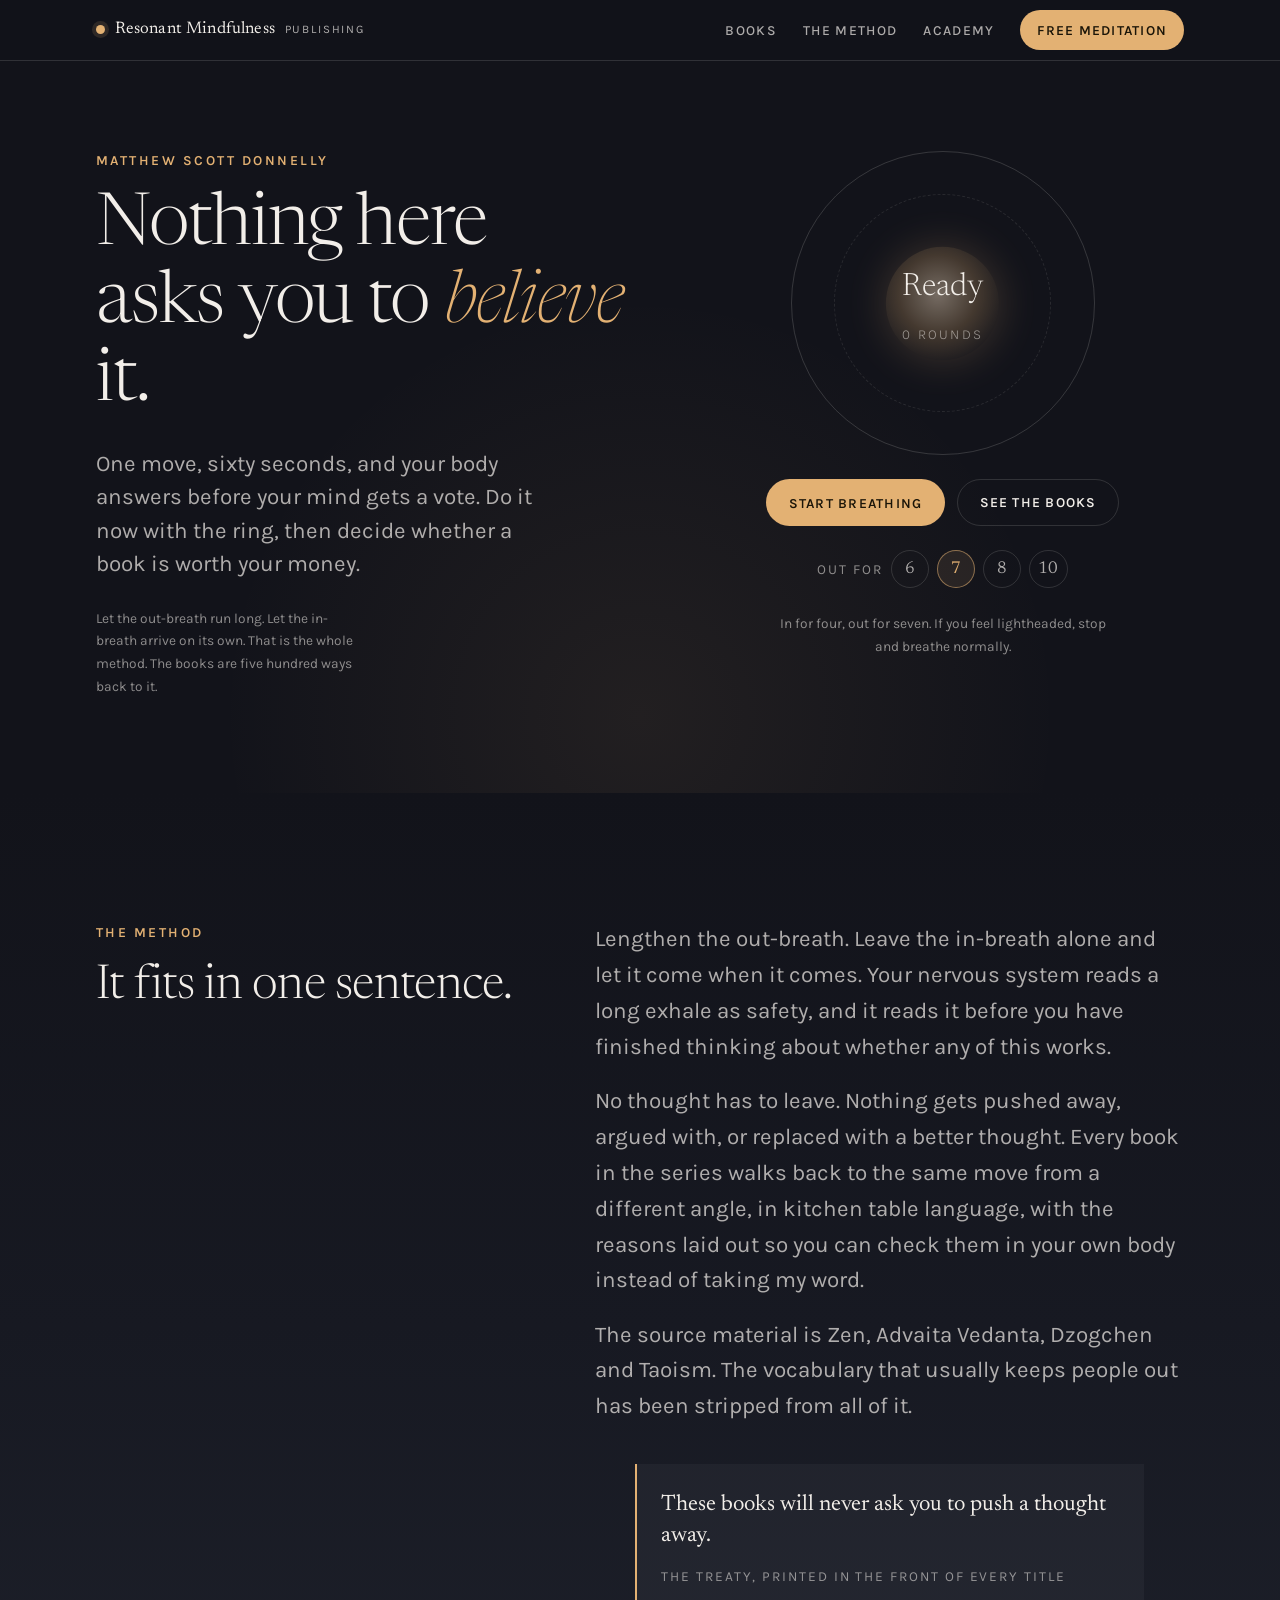
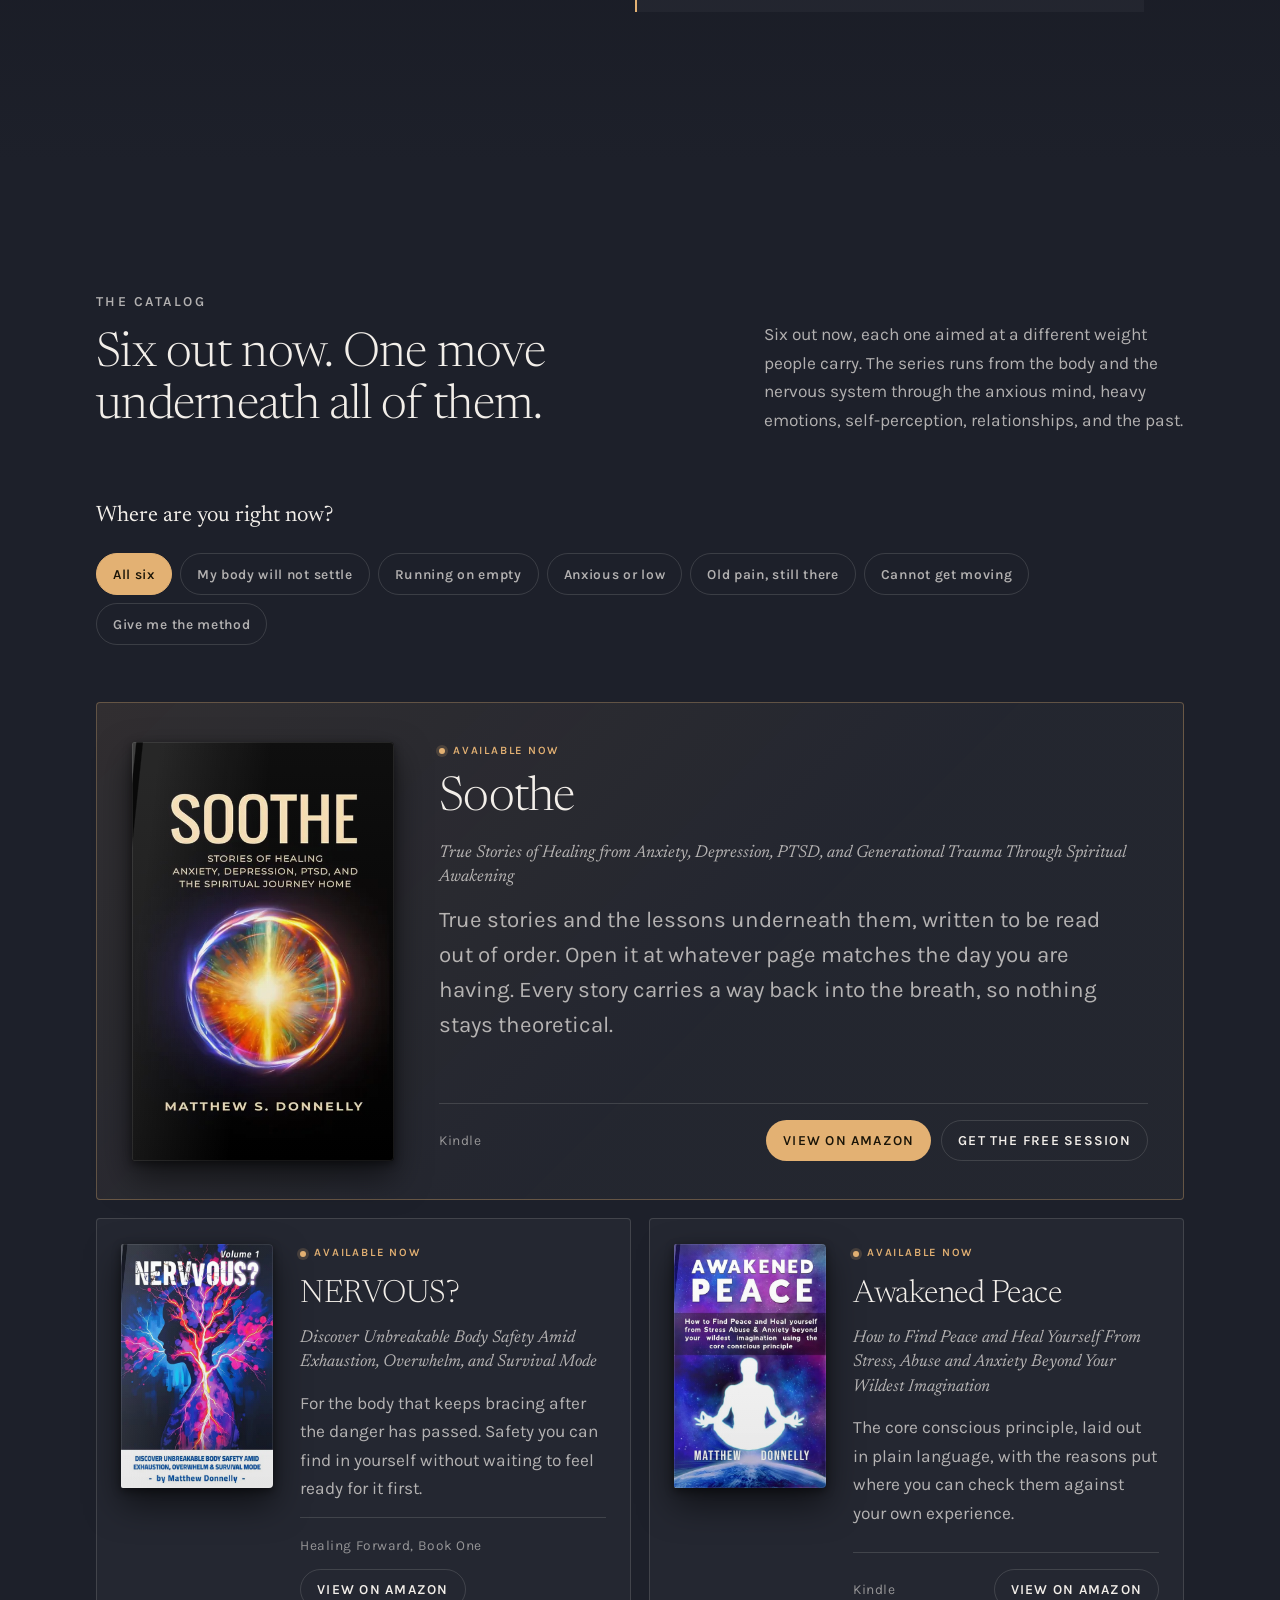
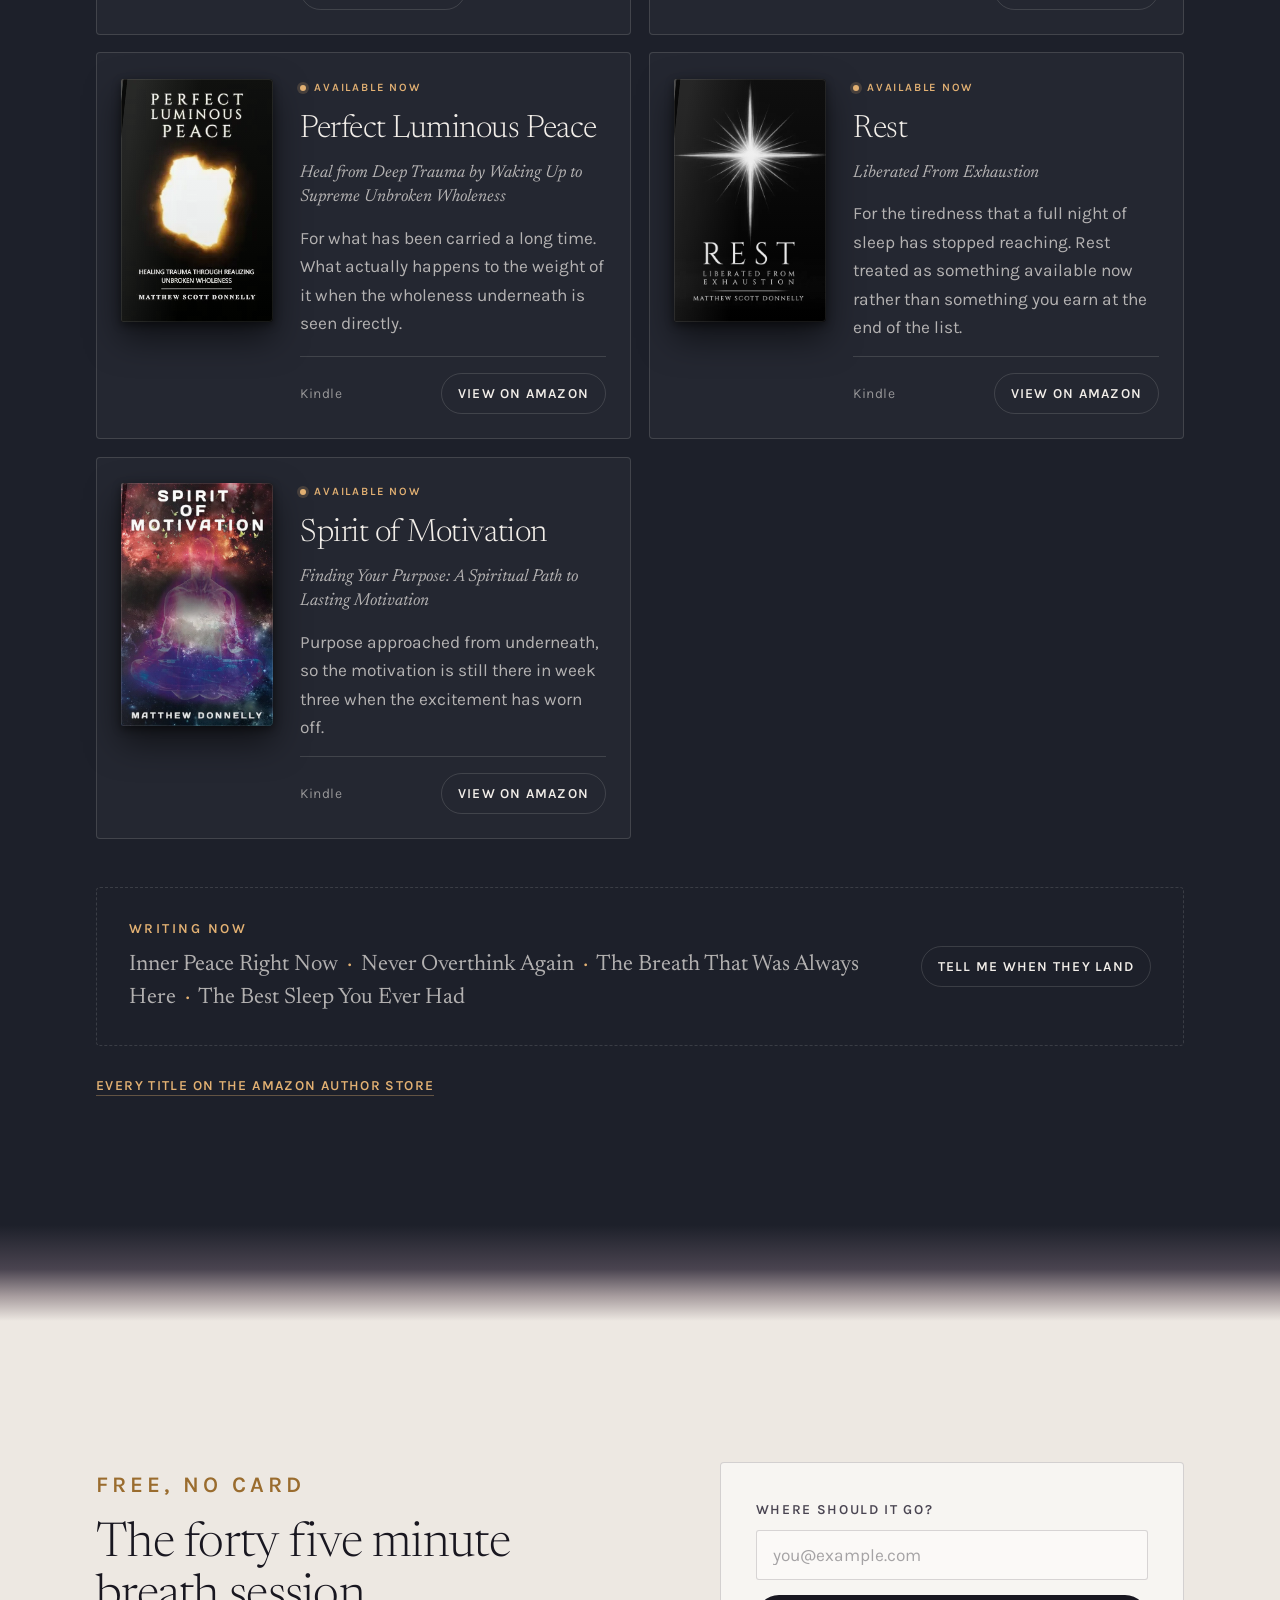
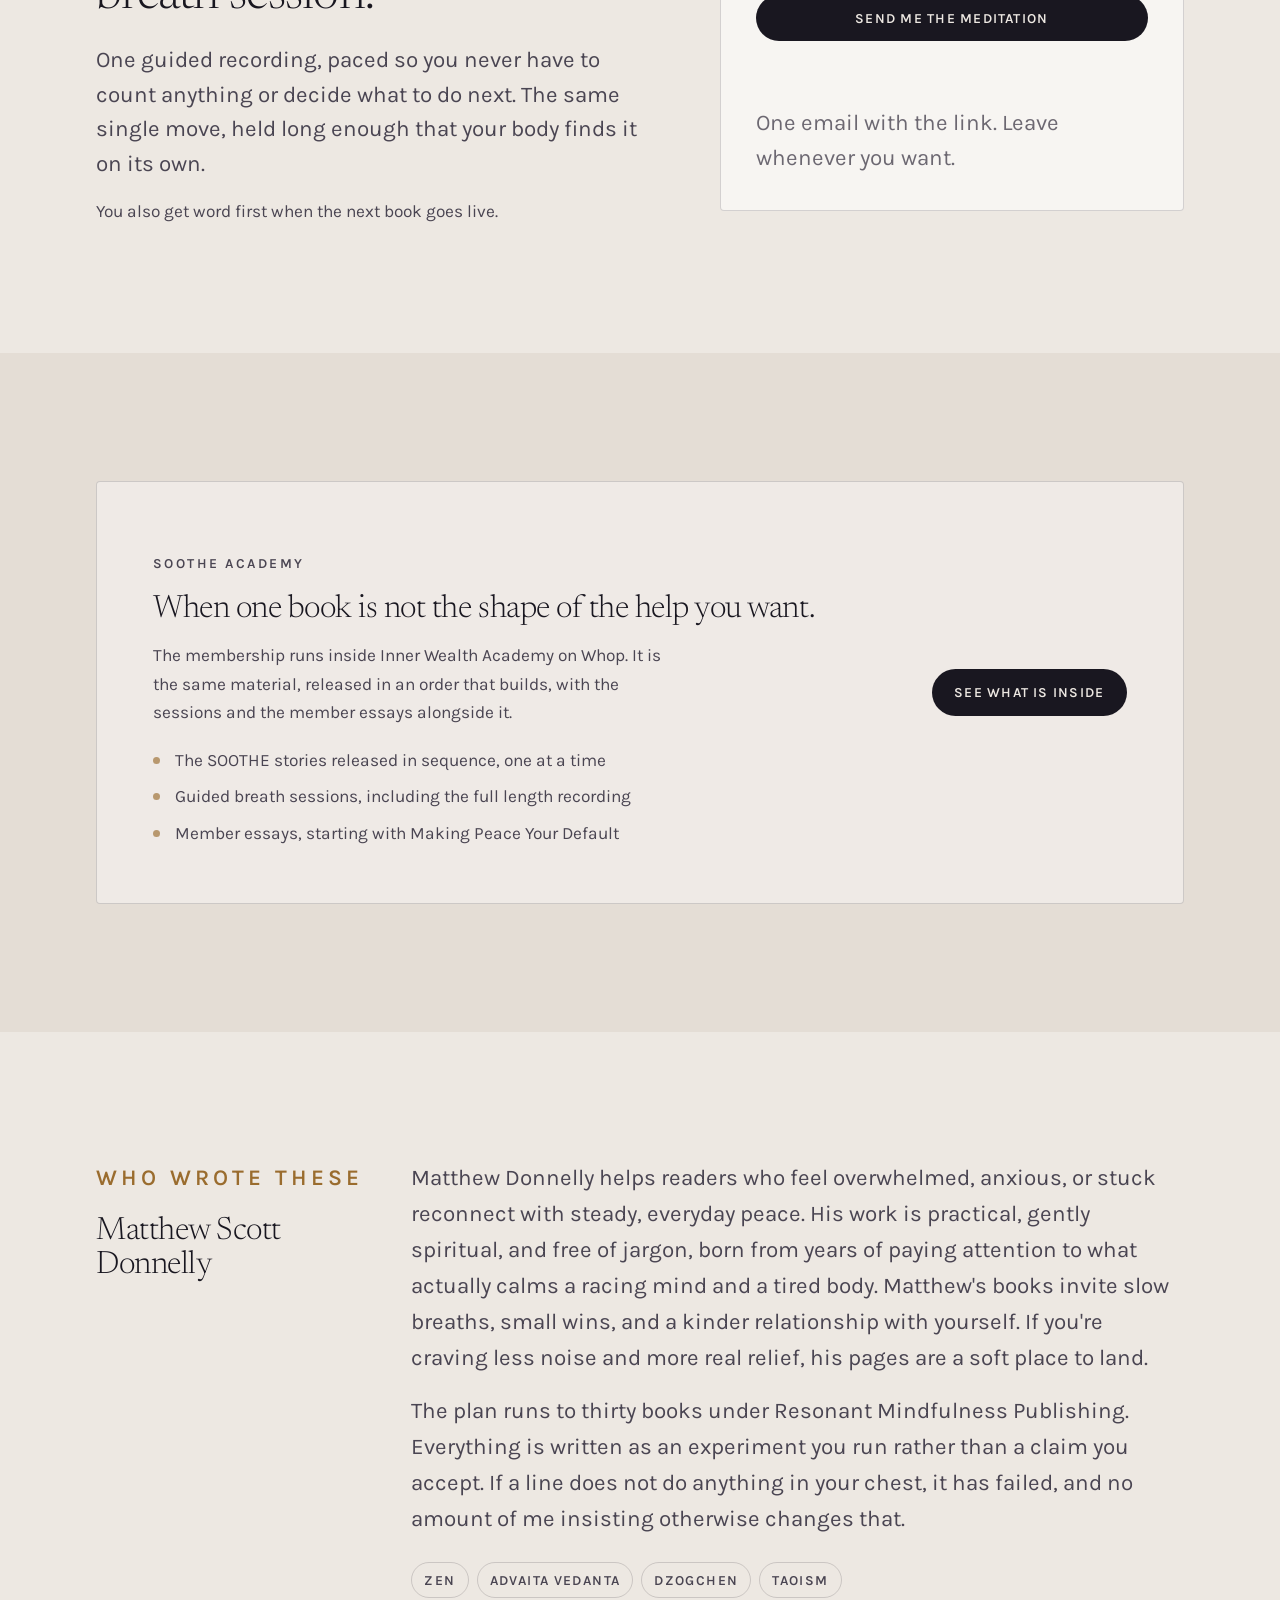
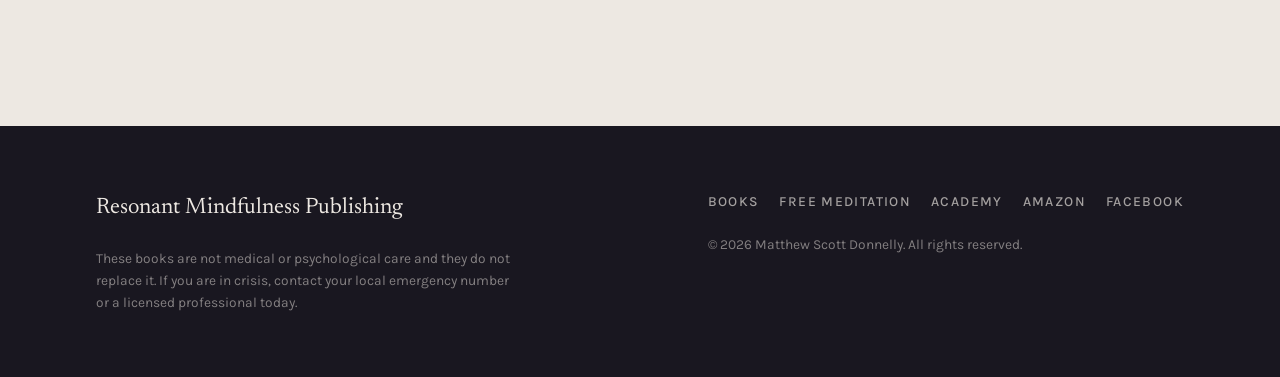
==== commit 2ffac57a: "rebrand from Awakened Peace to Resonant Mindfulness" ====
--- a/index.html
+++ b/index.html
@@ -3,505 +3,27 @@
 <head>
 <meta charset="utf-8">
 <meta name="viewport" content="width=device-width, initial-scale=1, viewport-fit=cover">
-<title>Awakened Peace Publishing | Books by Matthew Scott Donnelly</title>
+<title>Resonant Mindfulness Publishing | Books by Matthew Scott Donnelly</title>
 <meta name="description" content="Books that translate Zen, Advaita Vedanta, Dzogchen and Taoism into plain language you can test in your own body. One move: the long out-breath.">
 <meta name="theme-color" content="#12131A">
-<meta property="og:title" content="Awakened Peace Publishing">
+<meta property="og:title" content="Resonant Mindfulness Publishing">
 <meta property="og:description" content="Nothing here asks you to believe it. One move, sixty seconds, and you decide.">
 <meta property="og:type" content="website">
+<link rel="canonical" href="https://REPLACE-DOMAIN/">
+<meta property="og:url" content="https://REPLACE-DOMAIN/">
+<meta property="og:image" content="https://REPLACE-DOMAIN/assets/covers/soothe.webp">
 <script>document.documentElement.className+=' js';</script>
 <link rel="preconnect" href="https://fonts.googleapis.com">
 <link rel="preconnect" href="https://fonts.gstatic.com" crossorigin>
 <link href="https://fonts.googleapis.com/css2?family=Karla:ital,wght@0,400;0,500;0,600;1,400&family=Newsreader:ital,opsz,wght@0,6..72,200;0,6..72,300;0,6..72,400;1,6..72,300&display=swap" rel="stylesheet">
-<style>
-/* ============================================================
-   EDIT THESE: search the file for  #REPLACE-LINK  and swap in
-   your real URLs (Amazon listings, Whop membership, samples).
-   For the email form, replace  action="#REPLACE-FORM-ACTION"
-   with the form action URL from your email provider.
-   ============================================================ */
-
-:root{
-  --night:#12131A;
-  --night-2:#171922;
-  --night-3:#1D202A;
-  --dawn:#EDE8E2;
-  --dawn-2:#E4DDD5;
-  --ink:#191720;
-  --ink-soft:#4A4552;
-  --bone:#F2EEE9;
-  --bone-dim:rgba(242,238,233,.70);
-  --bone-faded:rgba(242,238,233,.55);
-  --gold:#E3B173;
-  --gold-deep:#9A6C2E;
-  --line-dark:rgba(242,238,233,.14);
-  --line-light:rgba(25,23,32,.16);
-
-  --display:"Newsreader",Georgia,"Times New Roman",serif;
-  --body:"Karla",-apple-system,BlinkMacSystemFont,"Segoe UI",Helvetica,Arial,sans-serif;
-
-  --s--1:clamp(.78rem,.75rem + .15vw,.86rem);
-  --s-0:clamp(1rem,.96rem + .2vw,1.08rem);
-  --s-1:clamp(1.15rem,1.05rem + .5vw,1.4rem);
-  --s-2:clamp(1.45rem,1.25rem + 1vw,2rem);
-  --s-3:clamp(1.95rem,1.55rem + 2vw,3rem);
-  --s-4:clamp(2.5rem,1.75rem + 3.6vw,4.5rem);
-
-  --wrap:min(100% - 2.5rem, 68rem);
-  --pad-y:clamp(4rem,10vw,8.5rem);
-}
-
-*,*::before,*::after{box-sizing:border-box}
-html{-webkit-text-size-adjust:100%; scroll-behavior:smooth}
-body{
-  margin:0;
-  background:var(--night);
-  color:var(--bone);
-  font-family:var(--body);
-  font-size:var(--s-0);
-  line-height:1.65;
-  -webkit-font-smoothing:antialiased;
-  overflow-x:hidden;
-}
-img{max-width:100%;display:block}
-h1,h2,h3{font-family:var(--display);font-weight:300;line-height:1.08;margin:0;letter-spacing:-.015em}
-p{margin:0}
-a{color:inherit}
-
-.wrap{width:var(--wrap);margin-inline:auto}
-
-.eyebrow{
-  font-size:var(--s--1);
-  font-weight:600;
-  letter-spacing:.18em;
-  text-transform:uppercase;
-  color:var(--gold);
-  margin:0 0 1.1rem;
-}
-.tone-light .eyebrow{color:var(--gold-deep)}
-
-.skip{
-  position:absolute;left:-999px;top:0;z-index:100;
-  background:var(--bone);color:var(--ink);padding:.75rem 1rem;border-radius:2px;
-}
-.skip:focus{left:.75rem;top:.75rem}
-
-:focus-visible{outline:2px solid var(--gold);outline-offset:3px;border-radius:2px}
-
-/* ---------- header ---------- */
-.site-head{
-  position:sticky;top:0;z-index:50;
-  background:rgba(18,19,26,.82);
-  backdrop-filter:blur(10px);
-  -webkit-backdrop-filter:blur(10px);
-  border-bottom:1px solid var(--line-dark);
-}
-.head-in{
-  width:var(--wrap);margin-inline:auto;
-  display:flex;align-items:center;justify-content:space-between;gap:1rem;
-  min-height:60px;
-}
-.mark{
-  font-family:var(--display);
-  font-size:1.05rem;letter-spacing:.01em;text-decoration:none;
-  display:flex;align-items:center;gap:.6rem;
-}
-.mark span{color:var(--bone-dim);font-size:.72rem;font-family:var(--body);letter-spacing:.16em;text-transform:uppercase;display:none}
-@media(min-width:44rem){.mark span{display:inline}}
-.mark-dot{
-  width:9px;height:9px;border-radius:50%;background:var(--gold);flex:none;
-  box-shadow:0 0 0 4px rgba(227,177,115,.14);
-}
-.head-nav{display:flex;align-items:center;gap:1.6rem}
-.head-links{display:none;gap:1.6rem}
-@media(min-width:52rem){.head-links{display:flex}}
-.head-links a{
-  font-size:var(--s--1);letter-spacing:.1em;text-transform:uppercase;
-  color:var(--bone-dim);text-decoration:none;font-weight:500;
-}
-.head-links a:hover{color:var(--bone)}
-
-/* ---------- buttons ---------- */
-.btn{
-  display:inline-flex;align-items:center;justify-content:center;gap:.55rem;
-  min-height:46px;padding:.7rem 1.35rem;
-  font-family:var(--body);font-size:var(--s--1);font-weight:600;
-  letter-spacing:.09em;text-transform:uppercase;
-  text-decoration:none;border:1px solid transparent;border-radius:999px;
-  cursor:pointer;transition:transform .2s ease,background-color .2s ease,color .2s ease,border-color .2s ease;
-}
-.btn:active{transform:translateY(1px)}
-.btn-gold{background:var(--gold);color:#1B1508}
-.btn-gold:hover{background:#EFC48D}
-.btn-ghost{border-color:var(--line-dark);color:var(--bone)}
-.btn-ghost:hover{border-color:var(--bone-faded);background:rgba(242,238,233,.05)}
-.btn-ink{background:var(--ink);color:var(--dawn)}
-.btn-ink:hover{background:#2C2836}
-.btn-outline-ink{border-color:var(--line-light);color:var(--ink)}
-.btn-outline-ink:hover{background:rgba(25,23,32,.06)}
-.btn-sm{min-height:40px;padding:.5rem 1rem}
-
-/* ---------- section tones ---------- */
-.sec{padding-block:var(--pad-y)}
-.tone-night{background:var(--night)}
-.tone-night-2{background:linear-gradient(180deg,var(--night) 0%,var(--night-2) 55%,var(--night-3) 100%)}
-.tone-night-3{background:var(--night-3)}
-.tone-light{background:var(--dawn);color:var(--ink)}
-.tone-light-2{background:var(--dawn-2);color:var(--ink)}
-.tone-break{height:clamp(3rem,8vw,6rem);background:linear-gradient(180deg,var(--night-3) 0%,#4A4450 46%,#A79C9E 74%,var(--dawn) 100%)}
-
-/* ---------- hero ---------- */
-.hero{padding-top:clamp(3rem,8vw,5.5rem);padding-bottom:clamp(3.5rem,8vw,6rem);position:relative;overflow:hidden}
-.hero::after{
-  content:"";position:absolute;inset:auto 50% -55% auto;
-  transform:translateX(50%) scale(var(--glow-scale,1));
-  width:min(120vw,60rem);aspect-ratio:1;border-radius:50%;
-  background:radial-gradient(circle,rgba(227,177,115,.10) 0%,rgba(227,177,115,0) 62%);
-  opacity:var(--glow,.75);
-  transition:opacity var(--phase,4000ms) cubic-bezier(.37,0,.63,1),
-             transform var(--phase,4000ms) cubic-bezier(.37,0,.63,1);
-  pointer-events:none;
-}
-.hero-in{position:relative;z-index:1;display:grid;gap:clamp(2.5rem,6vw,4.5rem);align-items:center}
-@media(min-width:60rem){.hero-in{grid-template-columns:1.05fr .95fr}}
-.hero h1{font-size:var(--s-4);max-width:14ch}
-.hero h1 em{font-style:italic;color:var(--gold);font-weight:200}
-.hero-sub{margin-top:1.5rem;font-size:var(--s-1);color:var(--bone-dim);max-width:36ch;line-height:1.5}
-.hero-note{margin-top:1.6rem;font-size:var(--s--1);color:var(--bone-faded);max-width:34ch}
-
-/* ---------- breath pacer ---------- */
-.pacer{display:flex;flex-direction:column;align-items:center;gap:1.5rem}
-.pacer-stage{
-  width:min(74vw,19rem);aspect-ratio:1;
-  display:grid;place-items:center;position:relative;
-}
-.ring,.orb{position:absolute;border-radius:50%}
-.ring{
-  inset:0;border:1px solid rgba(242,238,233,.16);
-}
-.ring::before{
-  content:"";position:absolute;inset:14%;border-radius:50%;
-  border:1px dashed rgba(242,238,233,.10);
-  animation:drift 90s linear infinite;
-}
-
-/* the arc is the timer: it fills on the way in, empties on the way out */
-.arc{position:absolute;inset:0;width:100%;height:100%;overflow:visible;transform:rotate(-90deg)}
-.arc-fill{
-  --c:311.02;
-  fill:none;stroke:var(--gold);stroke-width:.72;stroke-linecap:round;
-  stroke-dasharray:var(--c);stroke-dashoffset:var(--c);
-  filter:drop-shadow(0 0 7px rgba(227,177,115,.4));
-  transition:stroke-dashoffset var(--phase,4000ms) cubic-bezier(.37,0,.63,1);
-}
-.arc-fill.is-in{stroke-dashoffset:0}
-
-.orb{
-  width:64%;height:64%;
-  background:radial-gradient(circle at 46% 42%,rgba(255,230,200,.6),rgba(227,177,115,.34) 44%,rgba(227,177,115,.09) 76%,rgba(227,177,115,0) 100%);
-  box-shadow:0 0 70px rgba(227,177,115,.30);
-  transform:scale(.58);
-  transition:transform var(--phase,4000ms) cubic-bezier(.37,0,.63,1),
-             opacity var(--phase,4000ms) ease,
-             filter var(--phase,4000ms) ease;
-  opacity:.7;
-  animation:idle 6.5s ease-in-out infinite;
-}
-.orb.is-in{transform:scale(1);opacity:1;filter:blur(0)}
-.is-running .orb{animation:none;filter:blur(3px)}
-.is-running .orb.is-in{filter:blur(0)}
-
-/* one ring leaves on every out-breath */
-.ripple{
-  position:absolute;inset:18%;border-radius:50%;pointer-events:none;
-  border:1px solid rgba(227,177,115,.5);
-  animation:ripple 2.8s cubic-bezier(.16,.7,.3,1) forwards;
-}
-
-@keyframes idle{0%,100%{transform:scale(.56);opacity:.6}50%{transform:scale(.66);opacity:.82}}
-@keyframes ripple{from{transform:scale(.7);opacity:.5}to{transform:scale(1.6);opacity:0}}
-@keyframes drift{to{transform:rotate(360deg)}}
-
-.pacer-label{
-  position:relative;z-index:2;text-align:center;
-  font-family:var(--display);font-size:var(--s-2);font-weight:300;
-}
-.pacer-label #phase{display:block;transition:opacity .3s ease,transform .3s ease}
-.pacer-label #phase.is-swapping{opacity:0;transform:translateY(6px)}
-.pacer-count{display:block;font-family:var(--body);font-size:var(--s--1);letter-spacing:.16em;text-transform:uppercase;color:var(--bone-faded);margin-top:.6rem;transition:color .4s ease}
-.is-running .pacer-count{color:var(--gold)}
-.pacer-controls{display:flex;flex-wrap:wrap;gap:.75rem;justify-content:center}
-
-.pacer-foot{position:relative;width:min(34ch,100%);min-height:4.8em}
-.pacer-safety,.pacer-milestone{
-  position:absolute;inset:0;text-align:center;
-  transition:opacity .9s ease,transform .9s ease;
-}
-.pacer-safety{font-size:var(--s--1);color:var(--bone-faded)}
-.pacer-milestone{
-  font-family:var(--display);font-size:var(--s-1);line-height:1.35;color:var(--gold);
-  opacity:0;transform:translateY(10px);pointer-events:none;
-}
-.is-milestone .pacer-safety{opacity:0;transform:translateY(-10px)}
-.is-milestone .pacer-milestone{opacity:1;transform:none;pointer-events:auto}
-
-/* ---------- method ---------- */
-.method-grid{display:grid;gap:clamp(2rem,5vw,4rem)}
-@media(min-width:56rem){.method-grid{grid-template-columns:.85fr 1.15fr;align-items:start}}
-.method h2{font-size:var(--s-3);max-width:16ch}
-.method p + p{margin-top:1.15rem}
-.method-body{color:var(--bone-dim);max-width:58ch;font-size:var(--s-1);line-height:1.6}
-.treaty{
-  margin-top:2.5rem;padding:1.6rem 1.5rem;
-  border-left:2px solid var(--gold);
-  background:rgba(242,238,233,.035);
-  font-family:var(--display);font-size:var(--s-1);line-height:1.4;color:var(--bone);
-}
-.treaty small{display:block;margin-top:.9rem;font-family:var(--body);font-size:var(--s--1);letter-spacing:.14em;text-transform:uppercase;color:var(--bone-faded)}
-
-/* ---------- books ---------- */
-.sec-head{display:grid;gap:1rem;margin-bottom:clamp(2.5rem,6vw,4rem)}
-@media(min-width:52rem){.sec-head{grid-template-columns:1fr auto;align-items:end}}
-.sec-head h2{font-size:var(--s-3)}
-.sec-head p{color:var(--bone-dim);max-width:42ch}
-.tone-light .sec-head p{color:var(--ink-soft)}
-
-.book-grid{display:grid;gap:1.1rem;grid-template-columns:1fr}
-@media(min-width:62rem){.book-grid{grid-template-columns:repeat(2,1fr)}}
-.book{
-  display:grid;gap:1.3rem;
-  padding:1.6rem 1.5rem 1.5rem;
-  background:rgba(242,238,233,.035);
-  border:1px solid var(--line-dark);
-  border-radius:4px;
-  transition:border-color .25s ease,background-color .25s ease;
-}
-@media(min-width:34rem){.book{grid-template-columns:152px 1fr;gap:1.7rem}}
-.book:hover{border-color:rgba(227,177,115,.4);background:rgba(242,238,233,.055)}
-.book-body{display:flex;flex-direction:column;gap:.9rem;min-width:0}
-.book.is-lead{
-  grid-column:1/-1;
-  background:linear-gradient(135deg,rgba(227,177,115,.10),rgba(242,238,233,.03) 60%);
-  border-color:rgba(227,177,115,.32);
-}
-@media(min-width:34rem){.book.is-lead{grid-template-columns:212px 1fr;gap:2.1rem}}
-@media(min-width:62rem){.book.is-lead{grid-template-columns:262px 1fr;gap:2.8rem;padding:2.4rem 2.2rem}}
-
-/* covers are printed objects: give them an edge, a spine and weight */
-.cover{
-  position:relative;align-self:start;
-  width:100%;max-width:168px;aspect-ratio:5/8;
-  background-color:#0C0D11;background-size:cover;background-position:center;
-  border-radius:2px 4px 4px 2px;
-  box-shadow:0 16px 34px rgba(0,0,0,.55),0 3px 8px rgba(0,0,0,.45);
-  transition:transform .45s cubic-bezier(.2,.7,.3,1),box-shadow .45s ease;
-}
-.book.is-lead .cover{max-width:208px}
-@media(min-width:34rem){.cover,.book.is-lead .cover{max-width:none}}
-.cover::after{
-  content:"";position:absolute;inset:0;border-radius:inherit;pointer-events:none;
-  background:
-    linear-gradient(96deg,rgba(255,255,255,.20) 0 1.2%,rgba(0,0,0,.34) 1.6% 3.4%,rgba(255,255,255,.10) 3.8% 9%,rgba(255,255,255,0) 46%),
-    linear-gradient(180deg,rgba(255,255,255,.06),rgba(0,0,0,.10));
-  box-shadow:inset 0 0 0 1px rgba(255,255,255,.09);
-}
-.book:hover .cover,.book:focus-within .cover{
-  transform:translateY(-6px) rotate(-.5deg);
-  box-shadow:0 26px 48px rgba(0,0,0,.6),0 4px 10px rgba(0,0,0,.5);
-}
-.status{
-  display:inline-flex;align-items:center;gap:.5rem;align-self:flex-start;
-  font-size:.7rem;font-weight:600;letter-spacing:.16em;text-transform:uppercase;
-  color:var(--bone-faded);
-}
-.status::before{content:"";width:6px;height:6px;border-radius:50%;background:var(--bone-faded)}
-.status.out{color:var(--gold)}
-.status.out::before{background:var(--gold);box-shadow:0 0 0 3px rgba(227,177,115,.18)}
-.book h3{font-size:var(--s-2);max-width:22ch}
-.book.is-lead h3{font-size:var(--s-3);max-width:20ch}
-.book.is-lead .book-blurb{max-width:52ch;font-size:var(--s-1);line-height:1.55}
-.book-sub{font-family:var(--display);font-style:italic;color:var(--bone-dim);font-size:var(--s-0);line-height:1.4}
-.book-blurb{color:var(--bone-dim);font-size:var(--s-0);max-width:46ch}
-.book-meta{
-  margin-top:auto;padding-top:1rem;border-top:1px solid var(--line-dark);
-  display:flex;flex-wrap:wrap;align-items:center;gap:.75rem;justify-content:space-between;
-}
-.book-spec{font-size:var(--s--1);color:var(--bone-faded);letter-spacing:.04em}
-.btn-row{display:flex;gap:.6rem;flex-wrap:wrap}
-.coming{
-  margin-top:clamp(2rem,5vw,3rem);padding:1.6rem 1.5rem;
-  border:1px dashed var(--line-dark);border-radius:4px;
-  display:grid;gap:1.2rem;align-items:center;
-}
-@media(min-width:56rem){.coming{grid-template-columns:1fr auto;padding:1.8rem 2rem}}
-.coming .eyebrow{margin-bottom:.6rem}
-.coming-list{font-family:var(--display);font-size:var(--s-1);color:var(--bone-dim);line-height:1.5}
-.coming-list i{font-style:normal;color:var(--gold);padding-inline:.25rem}
-.store-line{margin-top:1.75rem;font-size:var(--s--1);letter-spacing:.1em;text-transform:uppercase;font-weight:600}
-.store-line a{color:var(--gold);text-decoration:none;border-bottom:1px solid rgba(227,177,115,.35);padding-bottom:2px}
-.store-line a:hover{border-color:var(--gold)}
-
-/* ---------- book chooser ---------- */
-.chooser{display:grid;gap:1.1rem;margin-bottom:clamp(1.75rem,4vw,2.5rem)}
-.chooser-q{font-family:var(--display);font-size:var(--s-1);color:var(--bone)}
-.chip-row{display:flex;flex-wrap:wrap;gap:.5rem}
-.chip{
-  min-height:42px;padding:.55rem 1rem;
-  font-family:var(--body);font-size:var(--s--1);font-weight:600;letter-spacing:.05em;
-  color:var(--bone-dim);background:transparent;
-  border:1px solid var(--line-dark);border-radius:999px;cursor:pointer;
-  transition:color .25s ease,border-color .25s ease,background-color .25s ease,transform .2s ease;
-}
-.chip:hover{color:var(--bone);border-color:var(--bone-faded)}
-.chip:active{transform:translateY(1px)}
-.chip[aria-pressed="true"]{background:var(--gold);border-color:var(--gold);color:#1B1508}
-.chooser-out{
-  font-family:var(--display);font-size:var(--s-1);line-height:1.45;color:var(--gold);
-  max-width:56ch;opacity:0;transform:translateY(6px);
-  transition:opacity .5s ease,transform .5s ease;
-}
-.chooser-out.is-on{opacity:1;transform:none}
-
-.book{transition:border-color .25s ease,background-color .25s ease,opacity .45s ease,filter .45s ease}
-#book-grid.is-filtered .book{opacity:.28;filter:saturate(.35)}
-#book-grid.is-filtered .book:hover,#book-grid.is-filtered .book:focus-within{opacity:.8;filter:saturate(.9)}
-#book-grid.is-filtered .book.is-pick{opacity:1;filter:none}
-
-/* a filtered grid demotes the standing lead and promotes the pick */
-.book-grid.is-filtered .book.is-lead{
-  grid-column:auto;background:rgba(242,238,233,.035);border-color:var(--line-dark);
-}
-.book-grid.is-filtered .book.is-lead .cover{max-width:168px}
-.book-grid.is-filtered .book.is-pick{
-  grid-column:1/-1;order:-1;
-  background:linear-gradient(135deg,rgba(227,177,115,.10),rgba(242,238,233,.03) 60%);
-  border-color:rgba(227,177,115,.32);
-}
-.book-grid.is-filtered .book.is-pick .cover{max-width:208px}
-.book-grid.is-filtered .book.is-lead h3{font-size:var(--s-2);max-width:22ch}
-.book-grid.is-filtered .book.is-lead .book-blurb{font-size:var(--s-0);max-width:46ch;line-height:1.65}
-.book-grid.is-filtered .book.is-pick h3{font-size:var(--s-3);max-width:20ch}
-.book-grid.is-filtered .book.is-pick .book-blurb{font-size:var(--s-1);max-width:52ch;line-height:1.55}
-@media(min-width:34rem){
-  .book-grid.is-filtered .book.is-lead{grid-template-columns:152px 1fr;gap:1.7rem;padding:1.6rem 1.5rem 1.5rem}
-  .book-grid.is-filtered .book.is-lead .cover,
-  .book-grid.is-filtered .book.is-pick .cover{max-width:none}
-  .book-grid.is-filtered .book.is-pick{grid-template-columns:212px 1fr;gap:2.1rem}
-}
-@media(min-width:62rem){
-  .book-grid.is-filtered .book.is-pick{grid-template-columns:262px 1fr;gap:2.8rem;padding:2.4rem 2.2rem}
-}
-
-/* ---------- pace control ---------- */
-.pace{display:flex;align-items:center;gap:.5rem;flex-wrap:wrap;justify-content:center}
-.pace-label{font-size:var(--s--1);letter-spacing:.14em;text-transform:uppercase;color:var(--bone-faded)}
-.pace-btn{
-  min-width:38px;min-height:38px;padding:.3rem .55rem;
-  font-family:var(--display);font-size:var(--s-0);color:var(--bone-dim);
-  background:transparent;border:1px solid var(--line-dark);border-radius:999px;cursor:pointer;
-  transition:color .25s ease,border-color .25s ease,background-color .25s ease;
-}
-.pace-btn:hover{color:var(--bone);border-color:var(--bone-faded)}
-.pace-btn[aria-pressed="true"]{color:var(--gold);border-color:rgba(227,177,115,.55);background:rgba(227,177,115,.10)}
-
-/* ---------- gift / form ---------- */
-.gift-in{display:grid;gap:clamp(2rem,5vw,3.5rem)}
-@media(min-width:56rem){.gift-in{grid-template-columns:1.1fr .9fr;align-items:center}}
-.gift h2{font-size:var(--s-3);max-width:15ch}
-.gift p{color:var(--ink-soft);margin-top:1.2rem;max-width:44ch;font-size:var(--s-1);line-height:1.55}
-.form{
-  background:rgba(255,255,255,.55);
-  border:1px solid var(--line-light);
-  border-radius:4px;
-  padding:clamp(1.5rem,4vw,2.2rem);
-}
-.form label{display:block;font-size:var(--s--1);font-weight:600;letter-spacing:.12em;text-transform:uppercase;color:var(--ink-soft);margin-bottom:.6rem}
-.form input{
-  width:100%;min-height:50px;
-  padding:.8rem 1rem;
-  font-family:var(--body);font-size:var(--s-0);color:var(--ink);
-  background:#FBF9F7;border:1px solid var(--line-light);border-radius:3px;
-}
-.form input::placeholder{color:rgba(25,23,32,.38)}
-.form input:focus{border-color:var(--ink)}
-.form .btn{width:100%;margin-top:.9rem}
-.form-note{margin-top:1rem;font-size:var(--s--1);color:var(--ink-soft);opacity:.8}
-.form-msg{margin-top:1rem;font-size:var(--s--1);color:var(--gold-deep);font-weight:600;min-height:1.2em}
-
-/* ---------- membership ---------- */
-.member-in{
-  display:grid;gap:1.75rem;justify-items:start;
-  border:1px solid var(--line-light);border-radius:4px;
-  padding:clamp(1.75rem,5vw,3.5rem);
-  background:rgba(255,255,255,.4);
-}
-@media(min-width:60rem){.member-in{grid-template-columns:1fr auto;align-items:center;justify-items:stretch}}
-.member h2{font-size:var(--s-2)}
-.member p{color:var(--ink-soft);margin-top:.9rem;max-width:52ch}
-.member ul{margin:1.2rem 0 0;padding:0;list-style:none;display:grid;gap:.5rem}
-.member li{position:relative;padding-left:1.4rem;font-size:var(--s-0);color:var(--ink-soft)}
-.member li::before{content:"";position:absolute;left:0;top:.62em;width:7px;height:7px;border-radius:50%;background:var(--gold-deep);opacity:.65}
-
-/* ---------- about ---------- */
-.about-in{display:grid;gap:clamp(1.5rem,4vw,3rem)}
-@media(min-width:56rem){.about-in{grid-template-columns:auto 1fr;align-items:start}}
-.about h2{font-size:var(--s-2);max-width:12ch}
-.about p{color:var(--ink-soft);max-width:60ch;font-size:var(--s-1);line-height:1.6}
-.about p + p{margin-top:1.1rem}
-.sources{display:flex;flex-wrap:wrap;gap:.5rem;margin-top:1.6rem}
-.sources span{
-  font-size:var(--s--1);letter-spacing:.1em;text-transform:uppercase;font-weight:600;
-  padding:.35rem .75rem;border:1px solid var(--line-light);border-radius:999px;color:var(--ink-soft);
-}
-
-/* ---------- footer ---------- */
-.site-foot{background:var(--ink);color:var(--dawn);padding-block:clamp(2.5rem,6vw,4rem)}
-.foot-in{display:grid;gap:1.75rem}
-@media(min-width:52rem){.foot-in{grid-template-columns:1fr auto;align-items:start}}
-.foot-links{display:flex;flex-wrap:wrap;gap:1.25rem}
-.foot-links a{font-size:var(--s--1);letter-spacing:.1em;text-transform:uppercase;color:rgba(237,232,226,.66);text-decoration:none;font-weight:500}
-.foot-links a:hover{color:var(--dawn)}
-.foot-fine{font-size:var(--s--1);color:rgba(237,232,226,.5);max-width:52ch;margin-top:1.25rem;line-height:1.6}
-.foot-mark{font-family:var(--display);font-size:var(--s-1)}
-
-/* ---------- reveal ---------- */
-.js .reveal{opacity:0;transform:translateY(14px);transition:opacity .7s ease,transform .7s ease}
-.js .reveal.is-seen{opacity:1;transform:none}
-
-@media(prefers-reduced-motion:reduce){
-  html{scroll-behavior:auto}
-  .js .reveal{opacity:1;transform:none;transition:none}
-  .orb,.is-running .orb{animation:none;transition:opacity var(--phase,4000ms) linear;transform:scale(.82);filter:none}
-  .orb.is-in,.is-running .orb.is-in{transform:scale(.82);opacity:1;filter:none}
-  .ripple{display:none}
-  .ring::before{animation:none}
-  .hero::after{transition:none;transform:translateX(50%);opacity:.75}
-  .pacer-label #phase{transition:none}
-  .btn,.book{transition:none}
-  .cover{transition:none}
-  .book,.chooser-out,.chip{transition:none}
-  .book:hover .cover,.book:focus-within .cover{transform:none}
-}
-
-/* ============================================================
-   COVER ART. Each rule below holds one cover image encoded
-   inline, so the page needs no separate image files. To swap a
-   cover, replace the url(...) value for that book.
-   ============================================================ */
-.cv-soothe{background-image:url([data-uri])}
-.cv-nervous{background-image:url([data-uri])}
-.cv-awakened{background-image:url([data-uri])}
-.cv-luminous{background-image:url([data-uri])}
-.cv-rest{background-image:url([data-uri])}
-.cv-spirit{background-image:url([data-uri]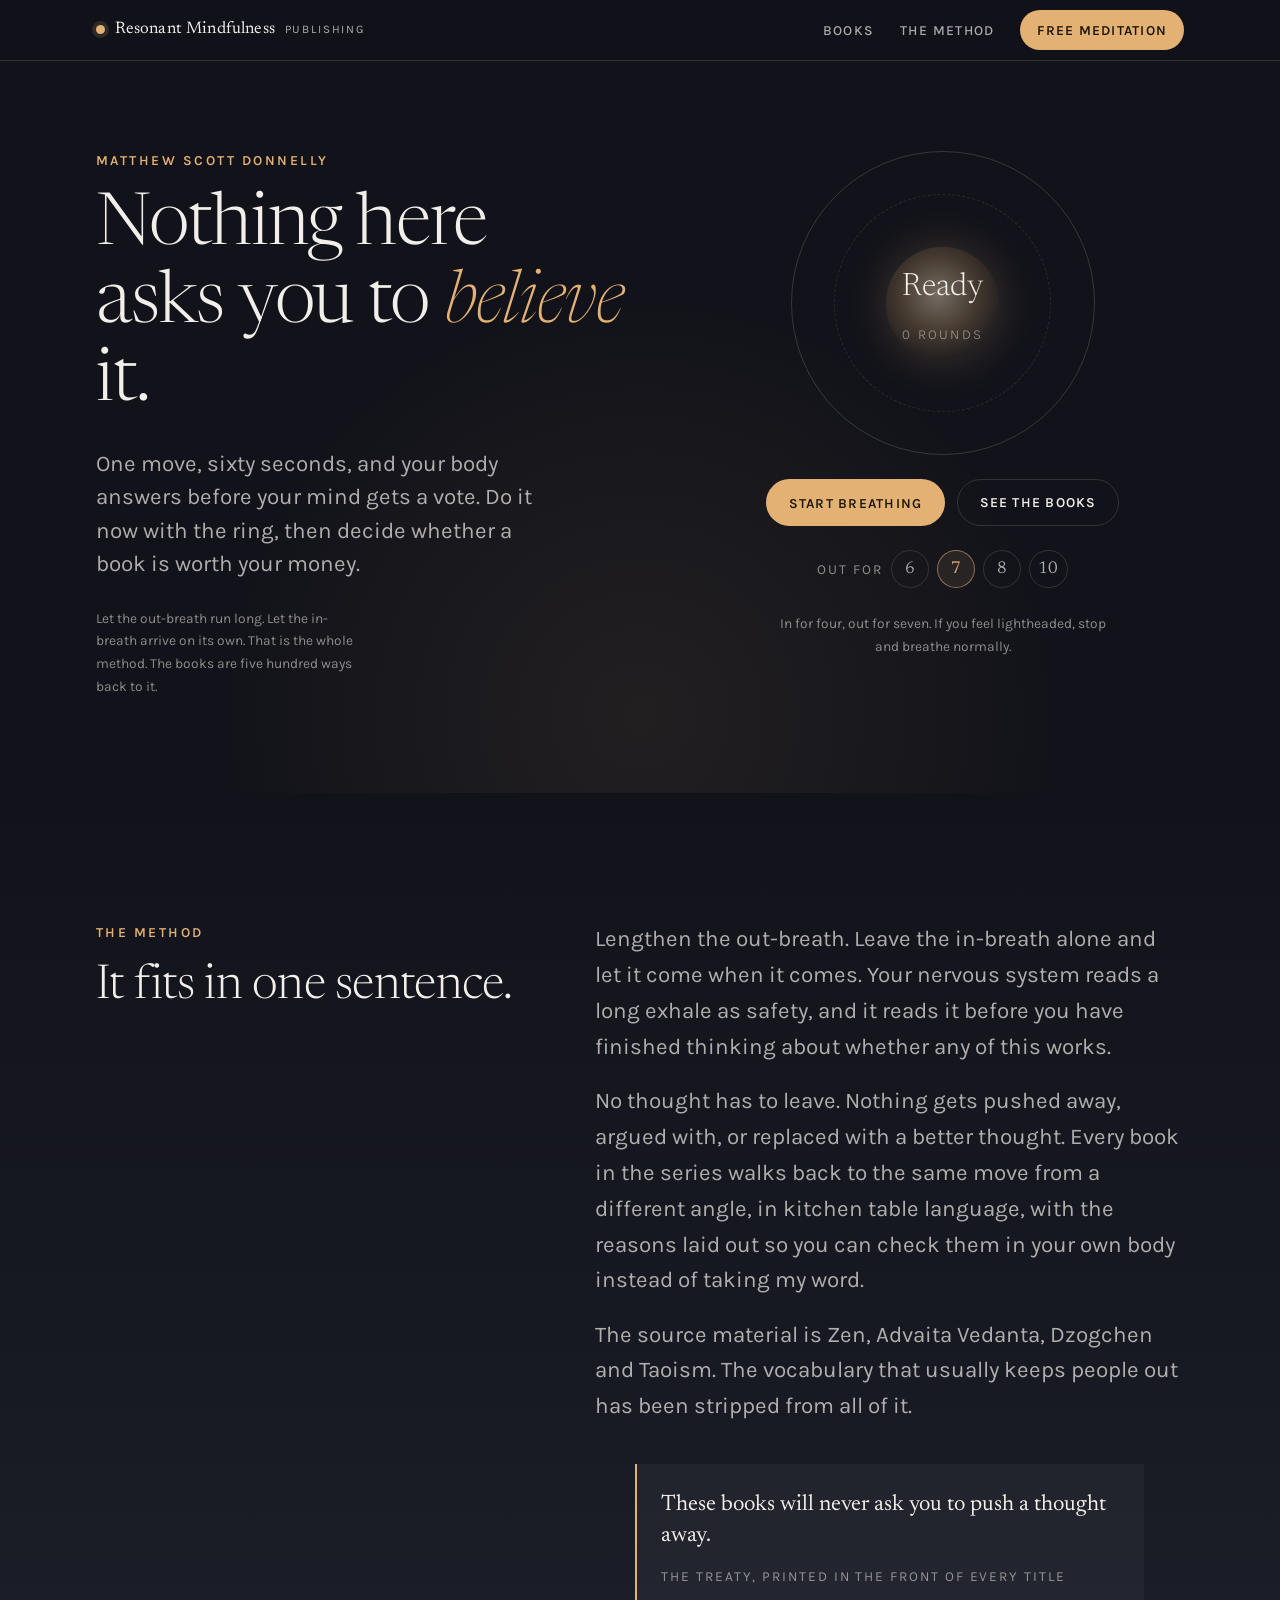
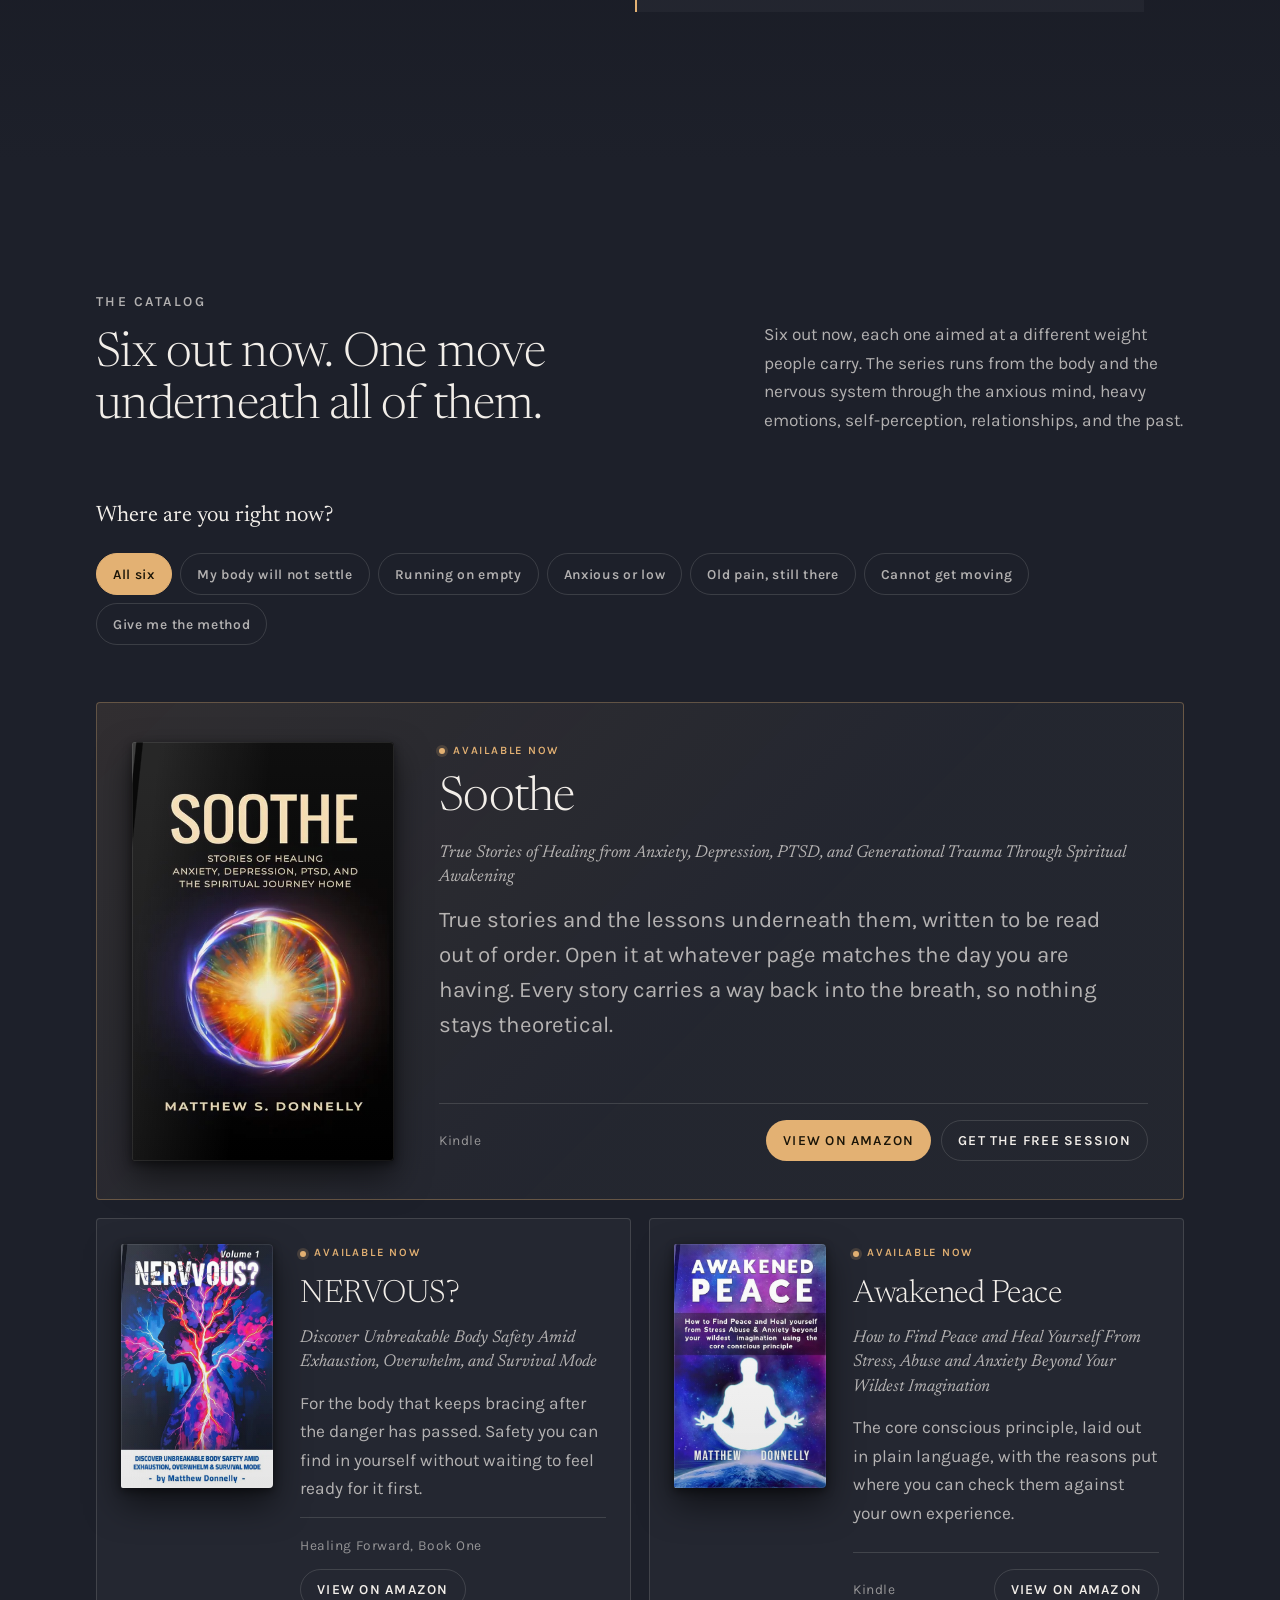
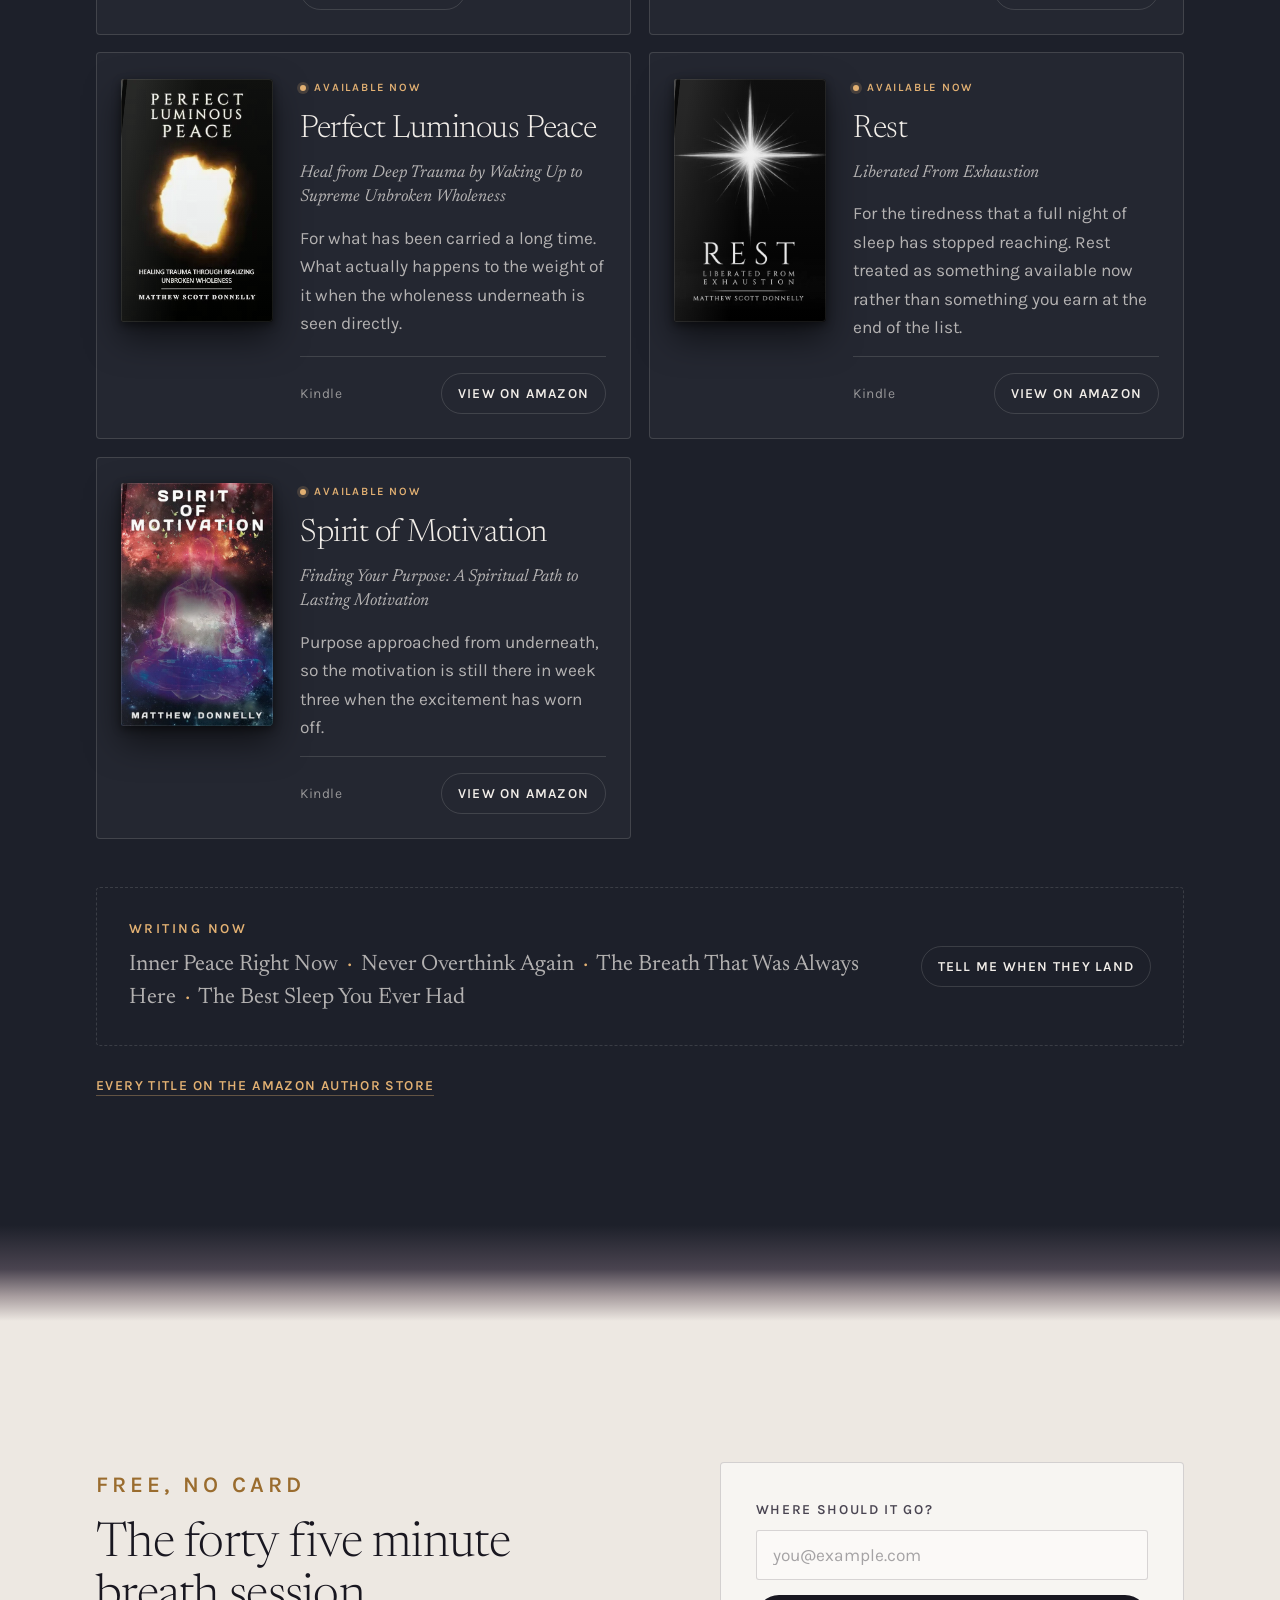
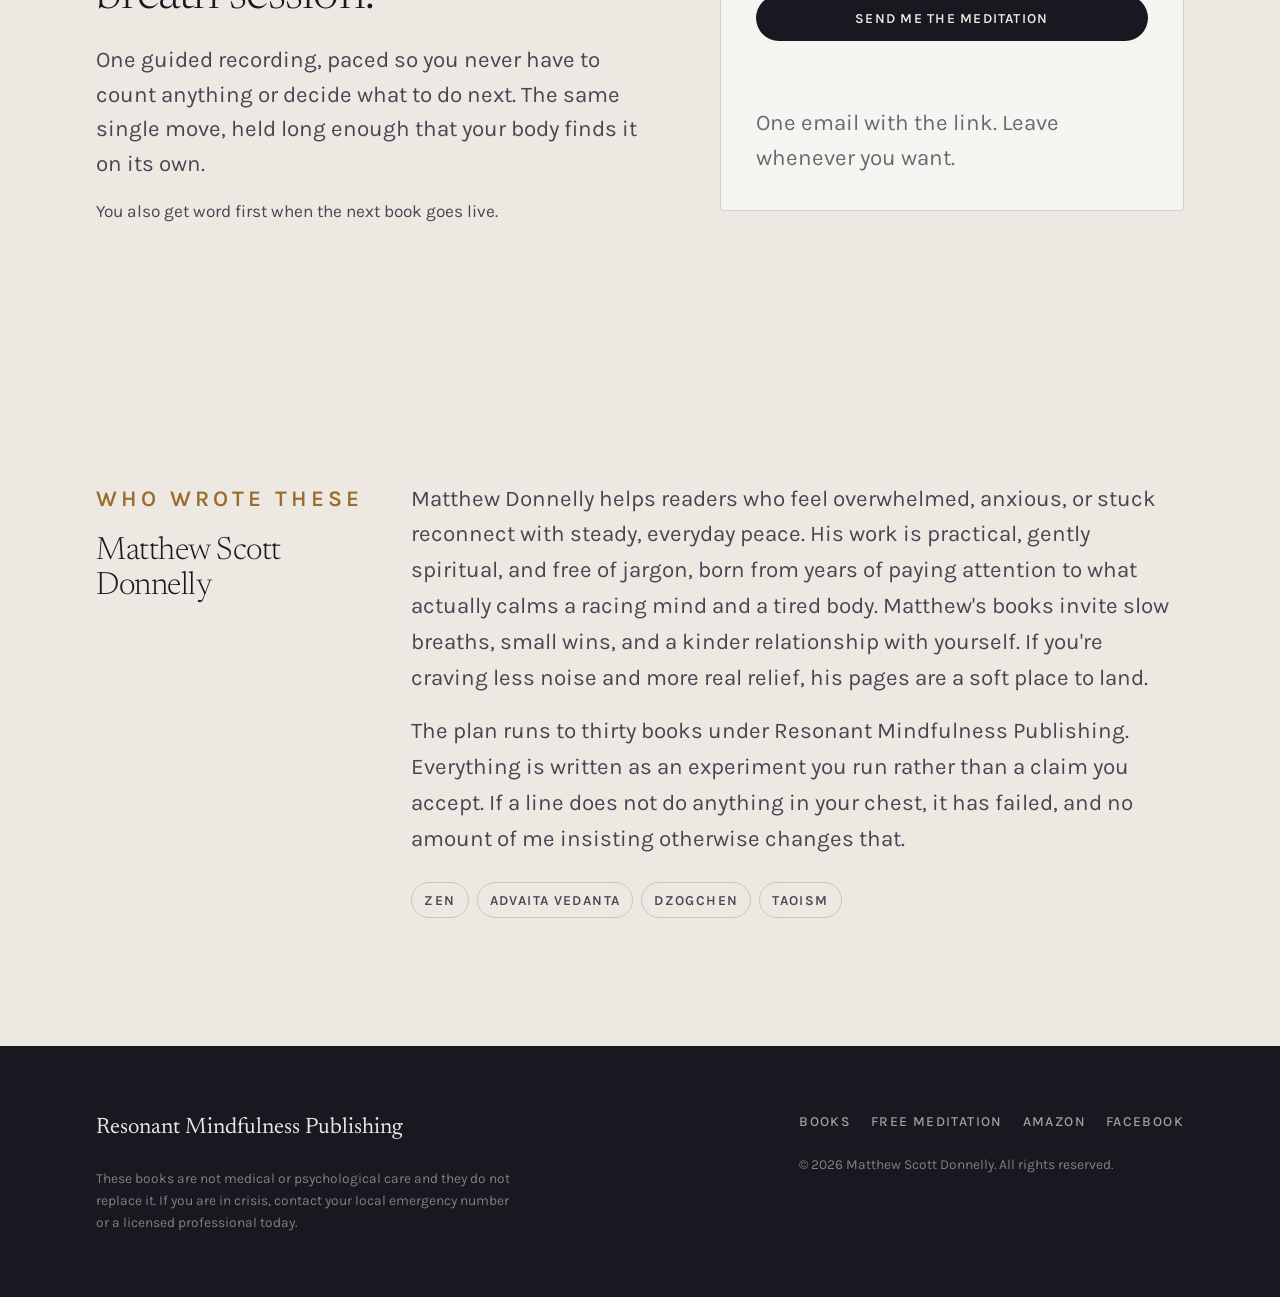
==== commit fd642b69: "remove Soothe Academy section and navigation links" ====
--- a/index.html
+++ b/index.html
@@ -28,7 +28,6 @@
       <div class="head-links">
         <a href="#books">Books</a>
         <a href="#method">The method</a>
-        <a href="#academy">Academy</a>
       </div>
       <a class="btn btn-gold btn-sm" href="#meditation">Free meditation</a>
     </nav>
@@ -249,25 +248,6 @@
     </div>
   </section>
 
-  <!-- MEMBERSHIP -->
-  <section class="sec member tone-light-2" id="academy">
-    <div class="wrap member-in reveal">
-      <div>
-        <p class="eyebrow">SOOTHE Academy</p>
-        <h2>When one book is not the shape of the help you want.</h2>
-        <p>The membership runs inside Inner Wealth Academy on Whop. It is the same material, released in an order that builds, with the sessions and the member essays alongside it.</p>
-        <ul>
-          <li>The SOOTHE stories released in sequence, one at a time</li>
-          <li>Guided breath sessions, including the full length recording</li>
-          <li>Member essays, starting with Making Peace Your Default</li>
-        </ul>
-      </div>
-      <div>
-        <a class="btn btn-ink" href="#REPLACE-LINK">See what is inside</a>
-      </div>
-    </div>
-  </section>
-
   <!-- ABOUT -->
   <section class="sec about tone-light" id="about">
     <div class="wrap about-in reveal">
@@ -297,7 +277,6 @@
       <nav class="foot-links" aria-label="Footer">
         <a href="#books">Books</a>
         <a href="#meditation">Free meditation</a>
-        <a href="#academy">Academy</a>
         <a href="https://www.amazon.com/stores/Matthew-Donnelly/author/B0FWQGJ4T9">Amazon</a>
         <a href="https://www.facebook.com/anewearthnow">Facebook</a>
       </nav>
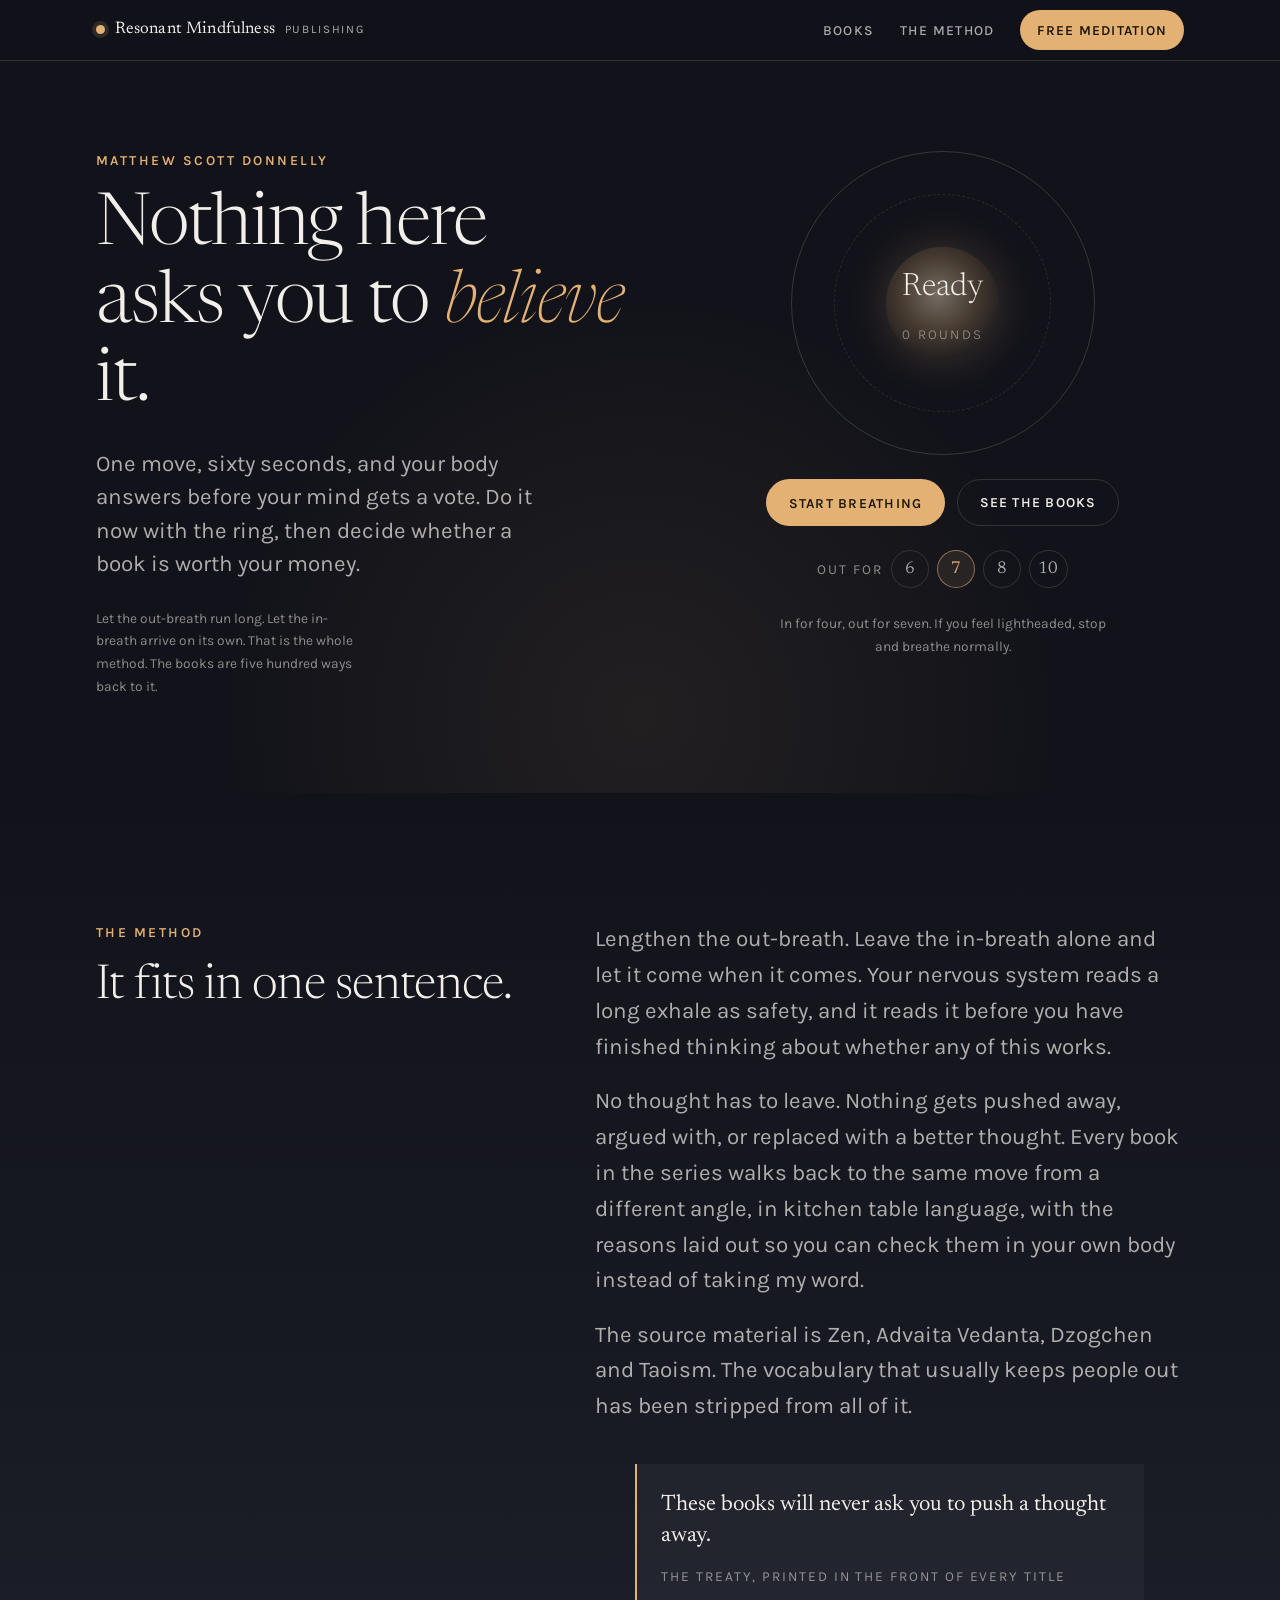
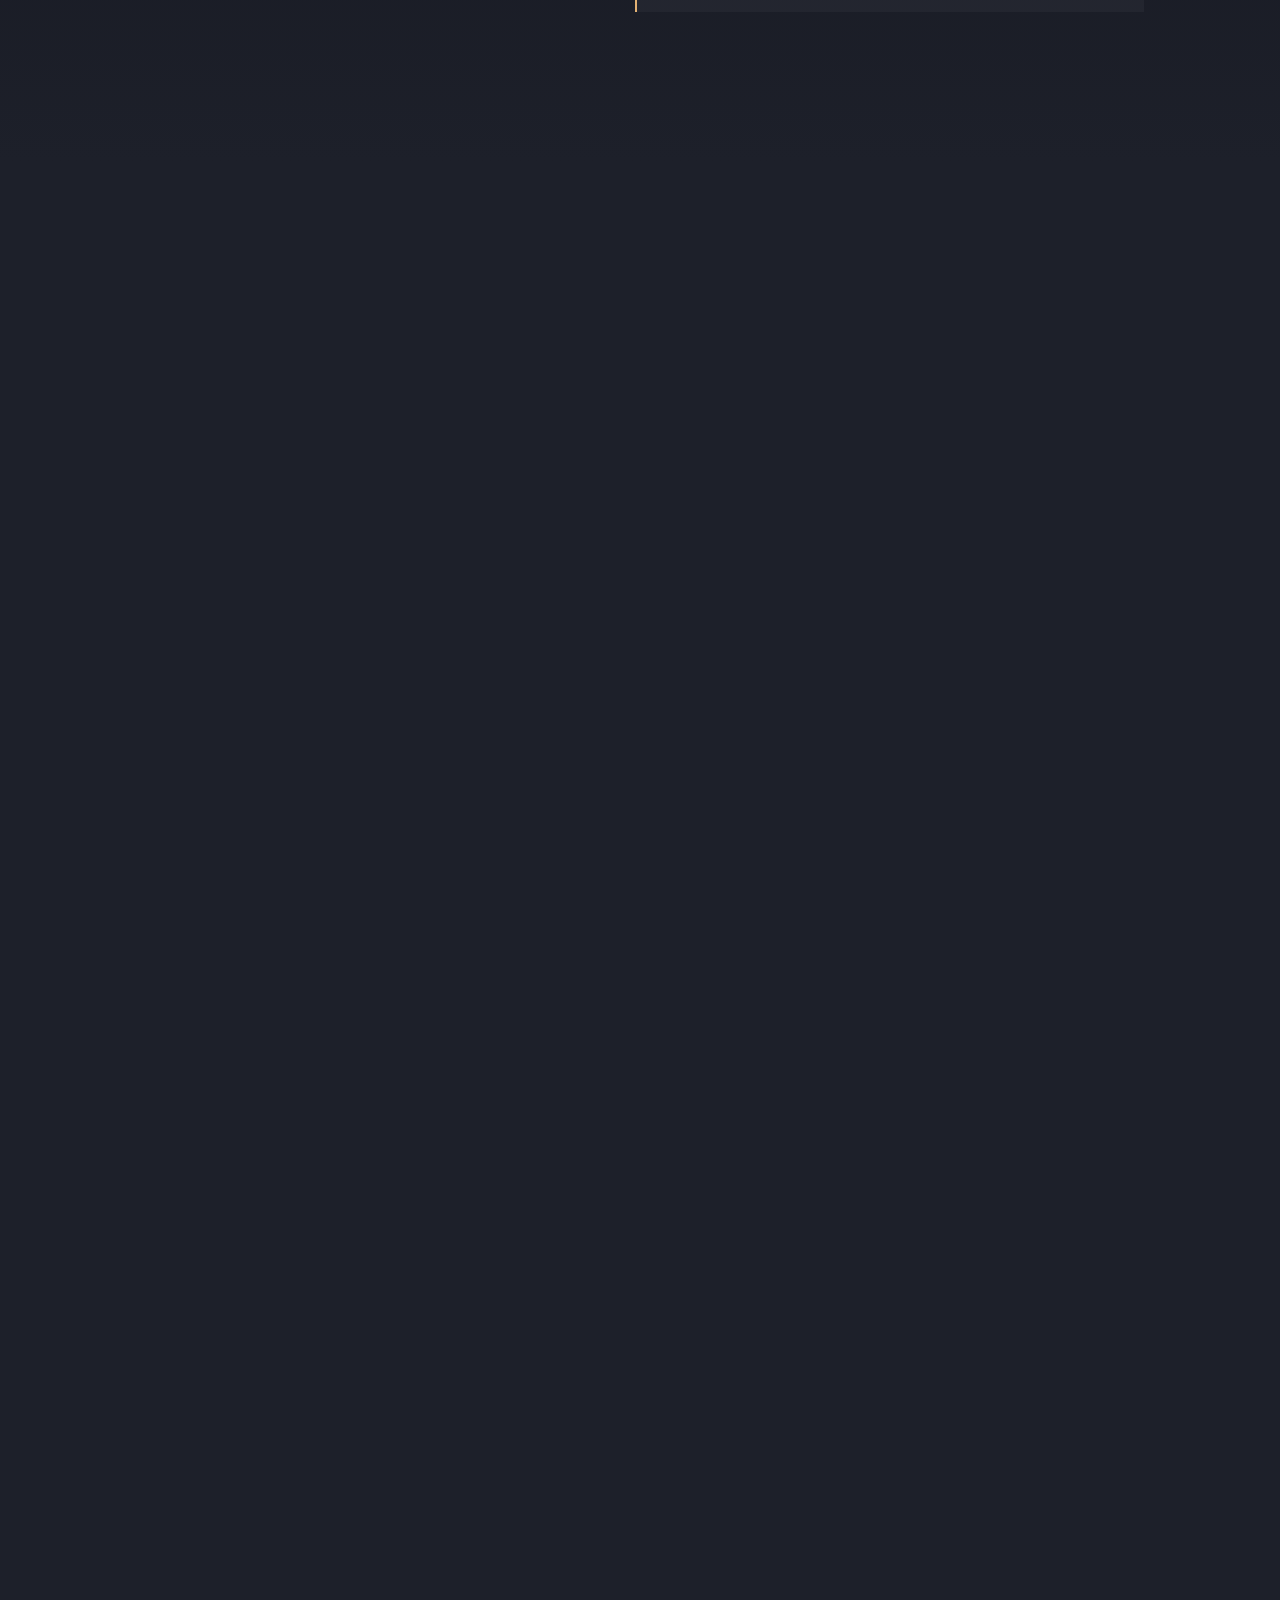
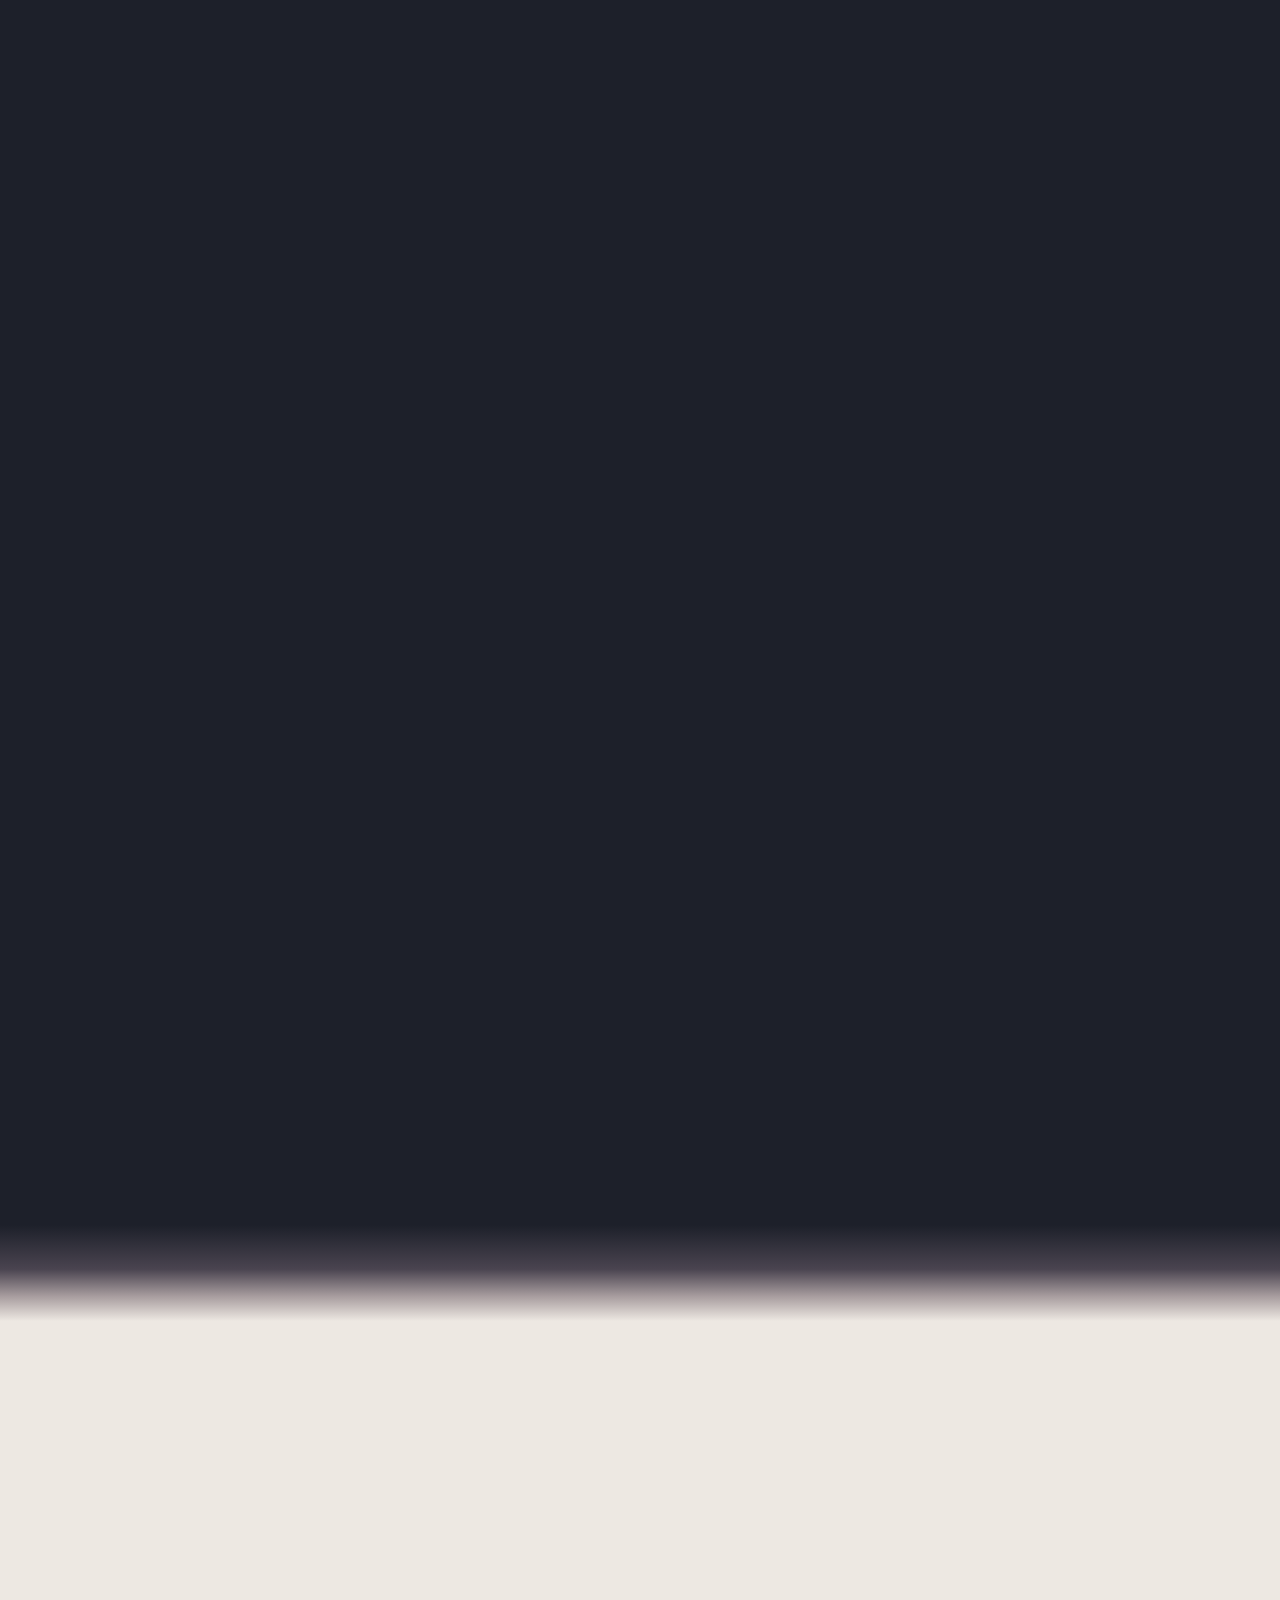
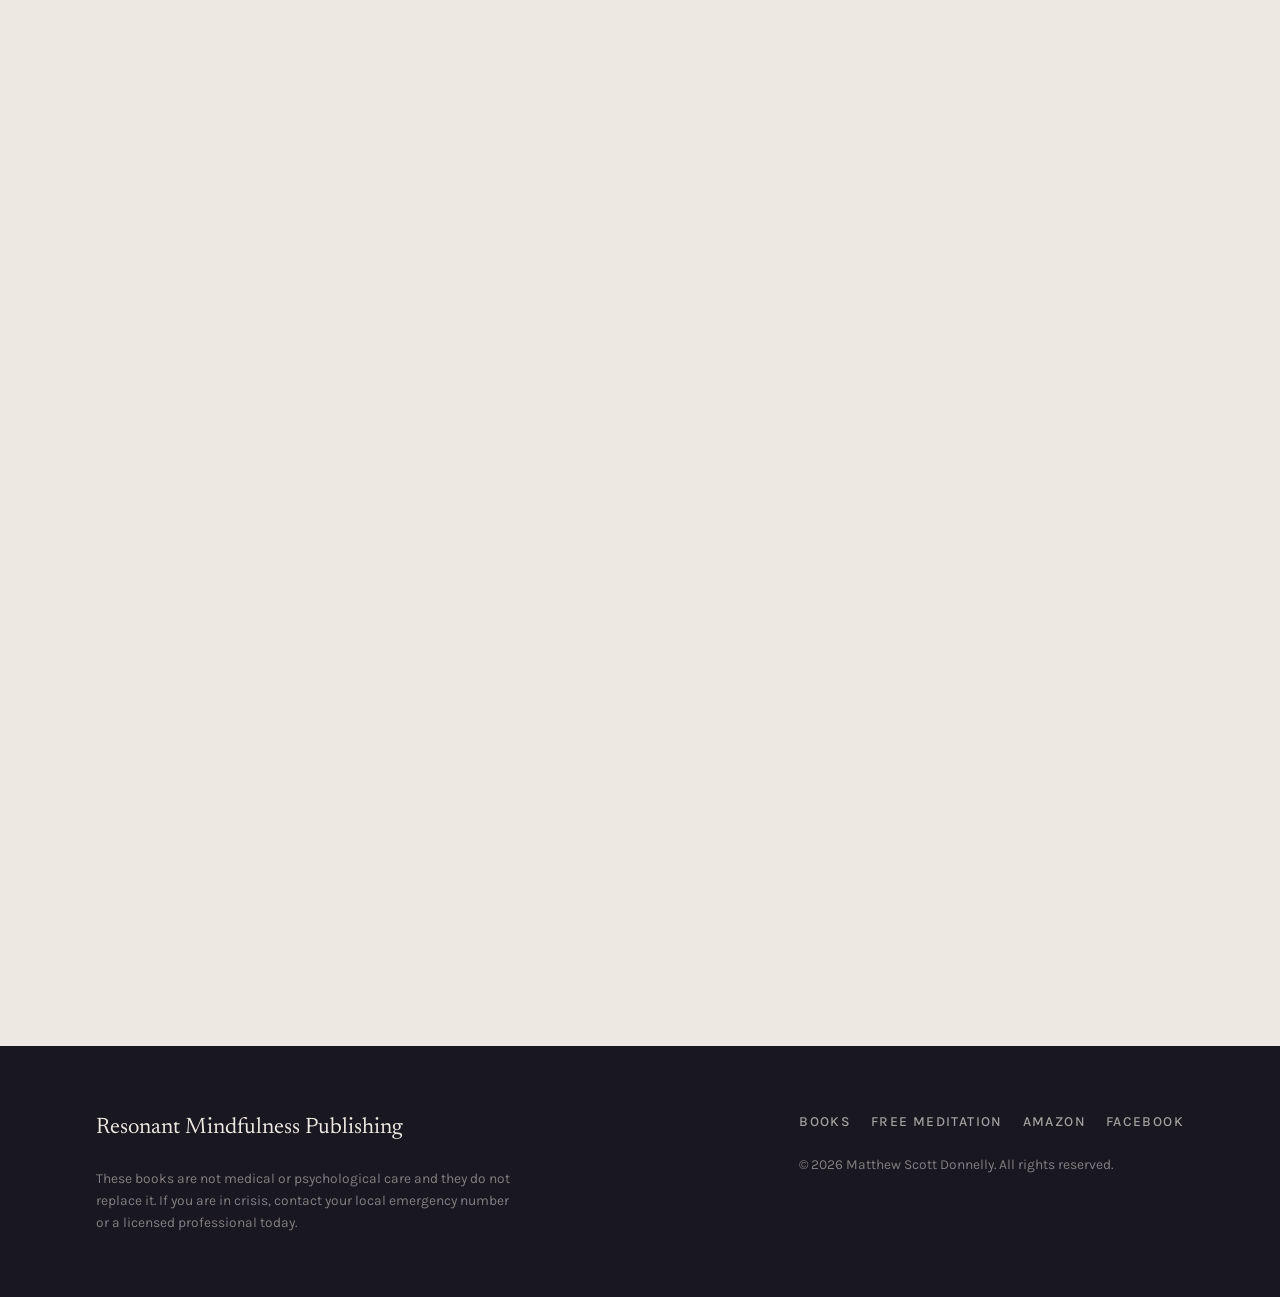
==== commit 7bb6692f: "Update Brevo form in index.html; add thank-you.html" ====
--- a/index.html
+++ b/index.html
@@ -16,7 +16,216 @@
 <link rel="preconnect" href="https://fonts.googleapis.com">
 <link rel="preconnect" href="https://fonts.gstatic.com" crossorigin>
 <link href="https://fonts.googleapis.com/css2?family=Karla:ital,wght@0,400;0,500;0,600;1,400&family=Newsreader:ital,opsz,wght@0,6..72,200;0,6..72,300;0,6..72,400;1,6..72,300&display=swap" rel="stylesheet">
-<link rel="stylesheet" href="assets/css/styles.css">
+
+  <!-- Begin Brevo Form - HEAD -->
+  <style>
+    :where(.sib-form-message-panel) {
+      display: none;
+    }
+
+    :where(.sib-form-message-panel .sib-notification__icon) {
+      width: 20px;
+      height: 20px;
+    }
+
+    .ap-form-wrap {
+      background: transparent;
+      text-align: left;
+    }
+
+    #sib-form-container {
+      width: 100%;
+      max-width: 36rem;
+      text-align: left;
+      direction: ltr;
+      font-family: var(--body, "Karla", -apple-system, BlinkMacSystemFont, "Segoe UI", Helvetica, Arial, sans-serif);
+      color: var(--ink, #191720);
+    }
+
+    #sib-form-container input,
+    #sib-form-container button,
+    #sib-form-container label,
+    #sib-form-container p {
+      font-family: inherit;
+    }
+
+    #sib-form-container a {
+      color: var(--gold-deep, #9A6C2E);
+      text-decoration: underline;
+    }
+
+    #sib-form-container .ap-form {
+      max-width: none;
+      padding: clamp(1.5rem, 4vw, 2.2rem);
+      background: rgba(255, 255, 255, .55);
+      border: 1px solid var(--line-light, rgba(25, 23, 32, .16));
+      border-radius: 4px;
+    }
+
+    #sib-form-container .ap-msg {
+      max-width: none;
+      margin: 0 0 1rem;
+      padding: .9rem 1rem;
+      border: 1px solid;
+      border-radius: 3px;
+      font-size: var(--s--1, .86rem);
+      line-height: 1.5;
+    }
+
+    #sib-form-container .ap-msg--ok {
+      color: #2E4A33;
+      background: #E7EFE6;
+      border-color: rgba(46, 74, 51, .34);
+    }
+
+    #sib-form-container .ap-msg--error {
+      color: #5C2B2B;
+      background: #F4E7E3;
+      border-color: rgba(92, 43, 43, .34);
+    }
+
+    #sib-form-container .sib-form-message-panel__text {
+      display: flex;
+      align-items: flex-start;
+      gap: .6rem;
+      text-align: left;
+    }
+
+    #sib-form-container .sib-notification__icon {
+      flex: none;
+      width: 18px;
+      height: 18px;
+      margin-top: .15rem;
+      fill: currentColor;
+    }
+
+    #sib-form-container .ap-label {
+      display: block;
+      margin-bottom: .6rem;
+      font-size: var(--s--1, .86rem);
+      font-weight: 600;
+      letter-spacing: .12em;
+      text-transform: uppercase;
+      color: var(--ink-soft, #4A4552);
+    }
+
+    #sib-form-container .ap-input {
+      width: 100%;
+      min-height: 50px;
+      padding: .8rem 1rem;
+      font-size: var(--s-0, 1rem);
+      color: var(--ink, #191720);
+      background: #FBF9F7;
+      border: 1px solid var(--line-light, rgba(25, 23, 32, .16));
+      border-radius: 3px;
+      box-shadow: none;
+    }
+
+    #sib-form-container .ap-input::placeholder {
+      color: rgba(25, 23, 32, .38);
+    }
+
+    #sib-form-container .ap-input:focus {
+      border-color: var(--ink, #191720);
+      outline: none;
+    }
+
+    #sib-form-container .ap-input:focus-visible {
+      outline: 2px solid var(--gold, #E3B173);
+      outline-offset: 2px;
+    }
+
+    #sib-form-container .ap-error {
+      display: block;
+      margin-top: .6rem;
+      padding: .5rem .75rem;
+      font-size: var(--s--1, .86rem);
+      line-height: 1.5;
+      color: #5C2B2B;
+      background: #F4E7E3;
+      border: 1px solid rgba(92, 43, 43, .3);
+      border-radius: 3px;
+    }
+
+    #sib-form-container .ap-error:empty {
+      display: none;
+      padding: 0;
+      border: 0;
+    }
+
+    #sib-form-container .ap-btn {
+      display: inline-flex;
+      align-items: center;
+      justify-content: center;
+      gap: .55rem;
+      width: 100%;
+      min-height: 46px;
+      margin-top: .9rem;
+      padding: .7rem 1.35rem;
+      font-size: var(--s--1, .86rem);
+      font-weight: 600;
+      letter-spacing: .09em;
+      text-transform: uppercase;
+      color: var(--dawn, #EDE8E2);
+      background: var(--ink, #191720);
+      border: 1px solid transparent;
+      border-radius: 999px;
+      cursor: pointer;
+      transition: background-color .2s ease, transform .2s ease;
+    }
+
+    #sib-form-container .ap-btn:hover {
+      background: #2C2836;
+    }
+
+    #sib-form-container .ap-btn:active {
+      transform: translateY(1px);
+    }
+
+    #sib-form-container .ap-btn .icon {
+      width: 1em;
+      height: 1em;
+      fill: currentColor;
+    }
+
+    #sib-form-container .ap-btn .progress-indicator__icon {
+      animation: ap-spin .9s linear infinite;
+    }
+
+    #sib-form-container .sib-hide-loader-icon {
+      display: none;
+    }
+
+    #sib-form-container .ap-note {
+      margin: 1rem 0 0;
+      font-size: var(--s--1, .86rem);
+      line-height: 1.6;
+      color: var(--ink-soft, #4A4552);
+      opacity: .8;
+    }
+
+    #sib-form-container .input--hidden {
+      display: none;
+    }
+
+    @keyframes ap-spin {
+      to {
+        transform: rotate(360deg);
+      }
+    }
+
+    @media (prefers-reduced-motion: reduce) {
+
+      #sib-form-container .ap-btn,
+      #sib-form-container .ap-btn .progress-indicator__icon {
+        transition: none;
+        animation: none;
+      }
+    }
+  </style>
+  <!-- End Brevo Form - HEAD -->
+
+  <link rel="stylesheet" href="assets/css/styles.css">
 </head>
 <body>
 <a class="skip" href="#main">Skip to content</a>
@@ -238,13 +447,62 @@
         <p style="font-size:var(--s-0);margin-top:1rem">You also get word first when the next book goes live.</p>
       </div>
 
-      <form class="form reveal" id="optin" action="#REPLACE-FORM-ACTION" method="post">
-        <label for="email">Where should it go?</label>
-        <input id="email" name="email" type="email" inputmode="email" autocomplete="email" placeholder="you@example.com" required>
-        <button class="btn btn-ink" type="submit">Send me the meditation</button>
-        <p class="form-msg" id="form-msg" role="status"></p>
-        <p class="form-note">One email with the link. Leave whenever you want.</p>
-      </form>
+      <!-- Begin Brevo Form - BODY -->
+      <div class="sib-form ap-form-wrap reveal">
+        <div id="sib-form-container" class="sib-form-container">
+
+          <div id="error-message" class="sib-form-message-panel ap-msg ap-msg--error">
+            <div class="sib-form-message-panel__text sib-form-message-panel__text--center">
+              <svg viewBox="0 0 512 512" class="sib-icon sib-notification__icon" aria-hidden="true">
+                <path d="M256 40c118.621 0 216 96.075 216 216 0 119.291-96.61 216-216 216-119.244 0-216-96.562-216-216 0-119.203 96.602-216 216-216m0-32C119.043 8 8 119.083 8 256c0 136.997 111.043 248 248 248s248-111.003 248-248C504 119.083 392.957 8 256 8zm-11.49 120h22.979c6.823 0 12.274 5.682 11.99 12.5l-7 168c-.268 6.428-5.556 11.5-11.99 11.5h-8.979c-6.433 0-11.722-5.073-11.99-11.5l-7-168c-.283-6.818 5.167-12.5 11.99-12.5zM256 340c-15.464 0-28 12.536-28 28s12.536 28 28 28 28-12.536 28-28-12.536-28-28-28z" />
+              </svg>
+              <span class="sib-form-message-panel__inner-text">That did not go through. Check the address for a typo and send it once more.</span>
+            </div>
+          </div>
+
+          <div id="success-message" class="sib-form-message-panel ap-msg ap-msg--ok">
+            <div class="sib-form-message-panel__text sib-form-message-panel__text--center">
+              <svg viewBox="0 0 512 512" class="sib-icon sib-notification__icon" aria-hidden="true">
+                <path d="M256 8C119.033 8 8 119.033 8 256s111.033 248 248 248 248-111.033 248-248S392.967 8 256 8zm0 464c-118.664 0-216-96.055-216-216 0-118.663 96.055-216 216-216 118.664 0 216 96.055 216 216 0 118.663-96.055 216-216 216zm141.63-274.961L217.15 376.071c-4.705 4.667-12.303 4.637-16.97-.068l-85.878-86.572c-4.667-4.705-4.637-12.303.068-16.97l8.52-8.451c4.705-4.667 12.303-4.637 16.97.068l68.976 69.533 163.441-162.13c4.705-4.667 12.303-4.637 16.97.068l8.451 8.52c4.668 4.705 4.637 12.303-.068 16.97z" />
+              </svg>
+              <span class="sib-form-message-panel__inner-text">It is on the way. If it is not in your inbox in a few minutes, look in promotions or spam.</span>
+            </div>
+          </div>
+
+          <div id="sib-container" class="sib-container--large sib-container--vertical ap-form">
+            <form id="sib-form" method="POST" action="https://a9a9560a.sibforms.com/serve/[base64]" data-type="subscription">
+
+              <div class="sib-input sib-form-block">
+                <div class="form__entry entry_block">
+                  <div class="form__label-row">
+                    <label class="entry__label ap-label" for="EMAIL">Where should it go?</label>
+                    <div class="entry__field">
+                      <input class="input ap-input" type="email" id="EMAIL" name="EMAIL" autocomplete="email" inputmode="email" value="" placeholder="you@example.com" data-required="true" required />
+                    </div>
+                  </div>
+                  <label class="entry__error entry__error--primary ap-error" for="EMAIL"></label>
+                </div>
+              </div>
+
+              <div class="sib-form-block">
+                <button class="sib-form-block__button sib-form-block__button-with-loader ap-btn" form="sib-form" type="submit">
+                  <svg class="icon clickable__icon progress-indicator__icon sib-hide-loader-icon" viewBox="0 0 512 512" aria-hidden="true">
+                    <path d="M460.116 373.846l-20.823-12.022c-5.541-3.199-7.54-10.159-4.663-15.874 30.137-59.886 28.343-131.652-5.386-189.946-33.641-58.394-94.896-95.833-161.827-99.676C261.028 55.961 256 50.751 256 44.352V20.309c0-6.904 5.808-12.337 12.703-11.982 83.556 4.306 160.163 50.864 202.11 123.677 42.063 72.696 44.079 162.316 6.031 236.832-3.14 6.148-10.75 8.461-16.728 5.01z" />
+                  </svg>
+                  Send me the meditation
+                </button>
+              </div>
+
+              <p class="ap-note">One email with the link. Leave whenever you want.</p>
+
+              <input type="text" name="email_address_check" value="" class="input--hidden">
+              <input type="hidden" name="locale" value="en">
+
+            </form>
+          </div>
+        </div>
+      </div>
+      <!-- End Brevo Form - BODY -->
     </div>
   </section>
 
@@ -285,6 +543,32 @@
   </div>
 </footer>
 
-<script defer src="assets/js/main.js"></script>
+<!-- Begin Brevo Form - FOOTER -->
+  <script>
+    window.REQUIRED_CODE_ERROR_MESSAGE = 'Please choose a country code';
+    window.LOCALE = 'en';
+    window.EMAIL_INVALID_MESSAGE = window.SMS_INVALID_MESSAGE = "That address does not look right. Check it and try again.";
+    window.REQUIRED_ERROR_MESSAGE = "This one cannot be left blank.";
+    window.GENERIC_INVALID_MESSAGE = "That address does not look right. Check it and try again.";
+    window.INVALID_NUMBER = "That number does not look right. Check it and try again.";
+    window.INVALID_DATE = "Please enter a valid date";
+    window.REQUIRED_MULTISELECT_MESSAGE = 'Please select at least 1 option';
+
+    window.translation = {
+      common: {
+        selectedList: '{quantity} list selected',
+        selectedLists: '{quantity} lists selected',
+        selectedOption: '{quantity} selected',
+        selectedOptions: '{quantity} selected',
+      }
+    };
+
+    var AUTOHIDE = Boolean(0);
+  </script>
+
+  <script defer src="https://sibforms.com/forms/end-form/build/main.js"></script>
+  <!-- End Brevo Form - FOOTER -->
+
+  <script defer src="assets/js/main.js"></script>
 </body>
 </html>
